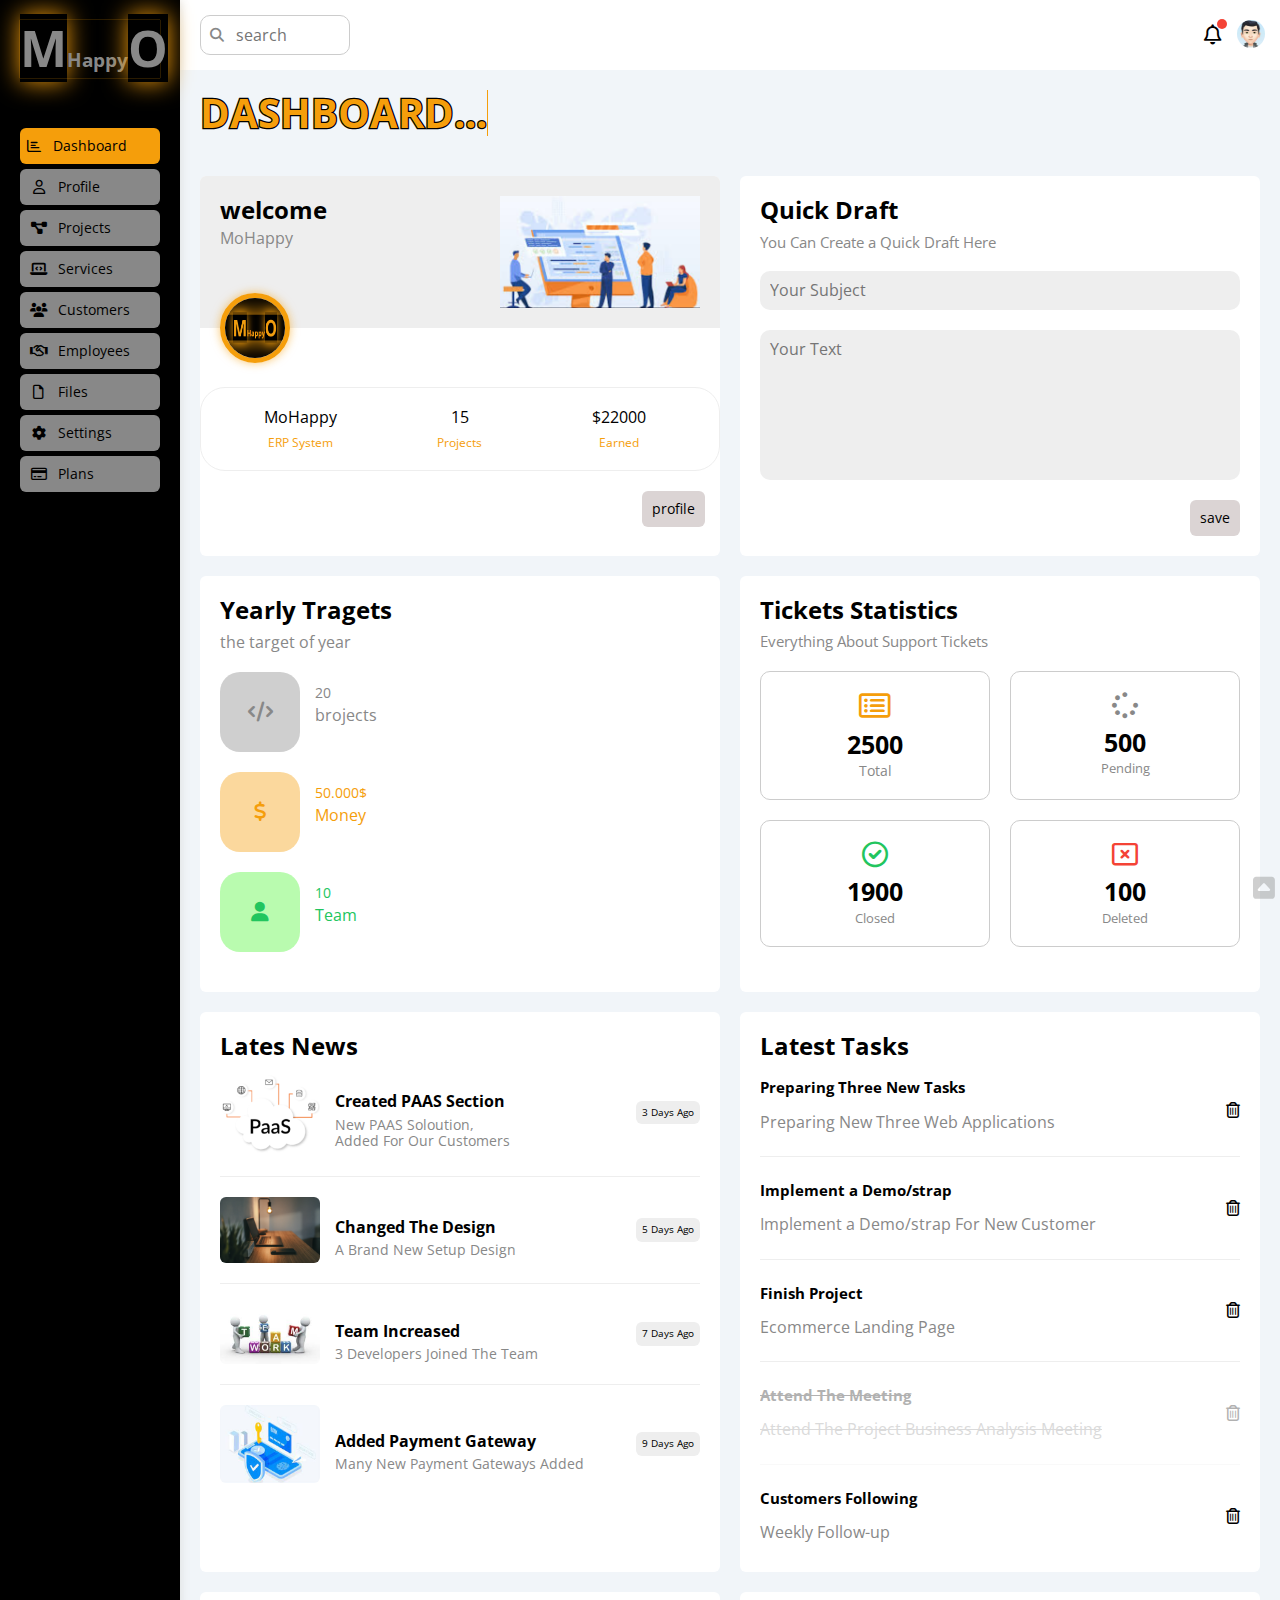
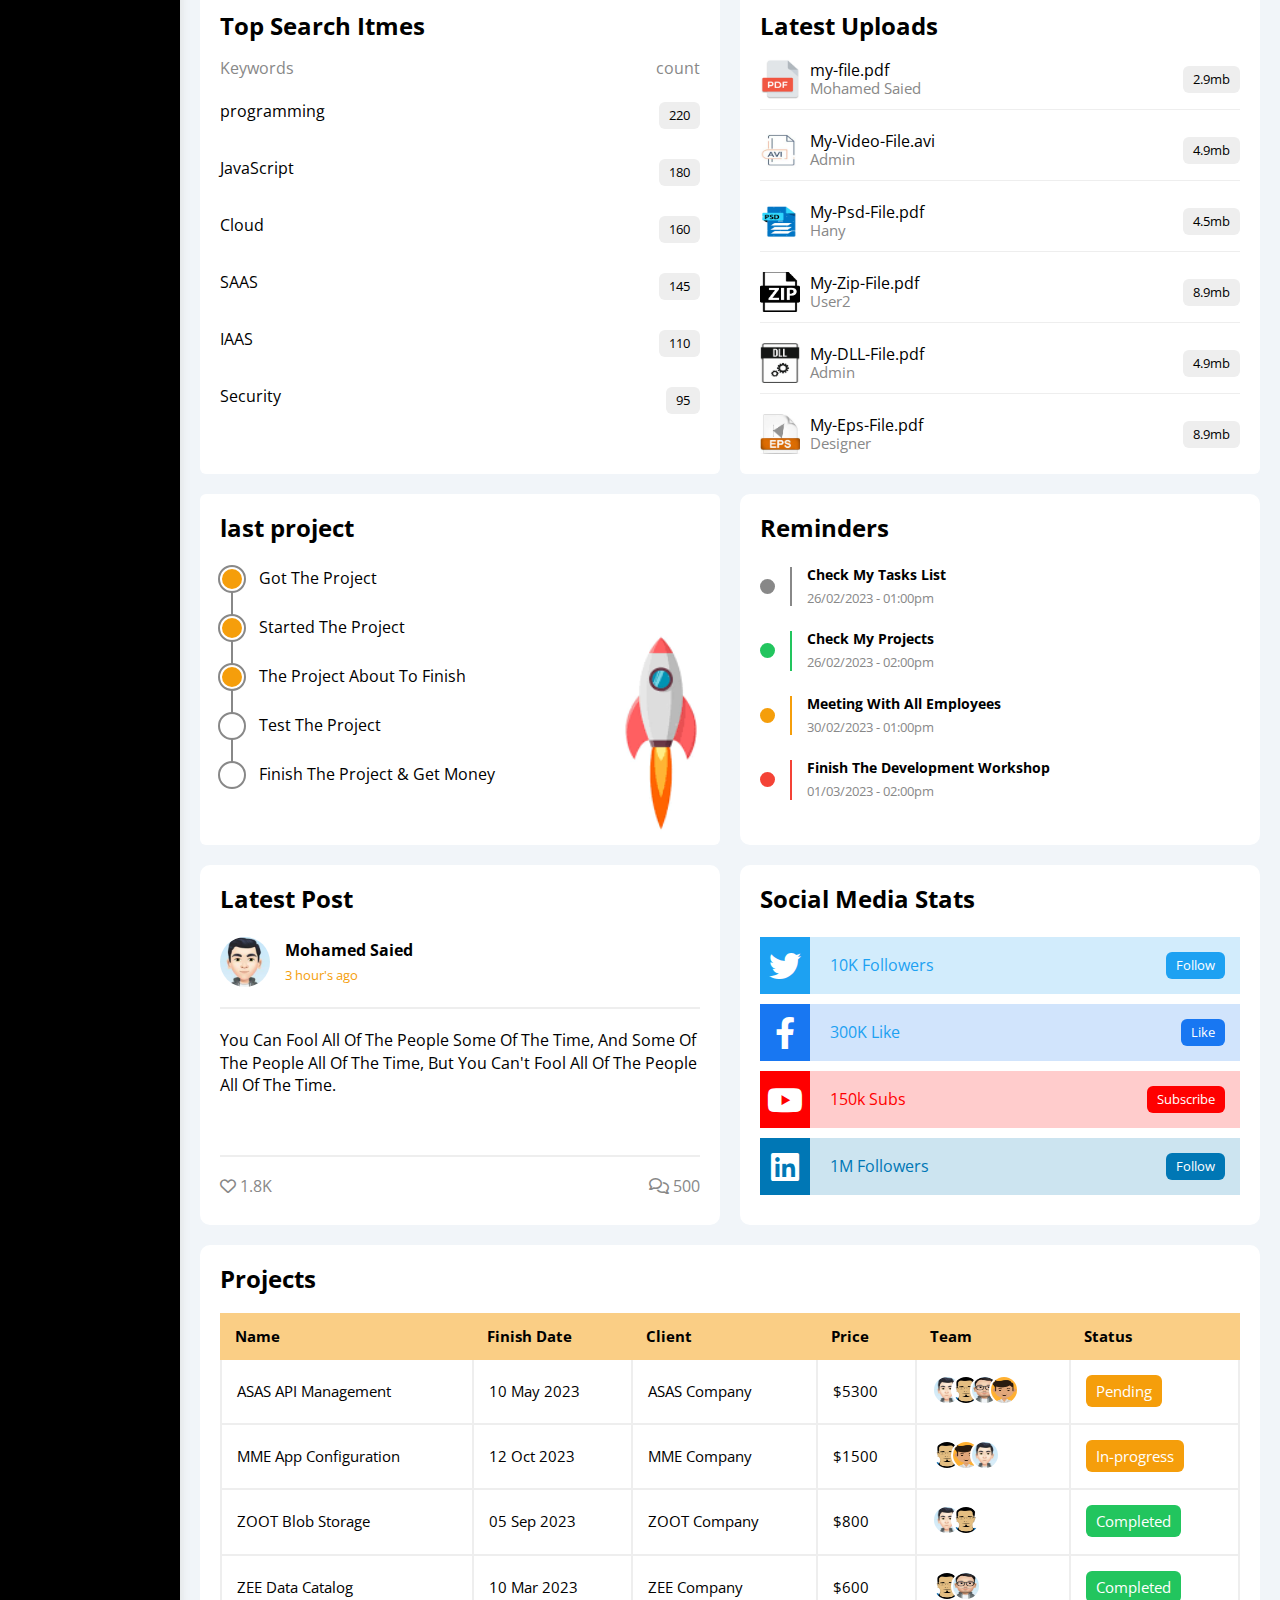
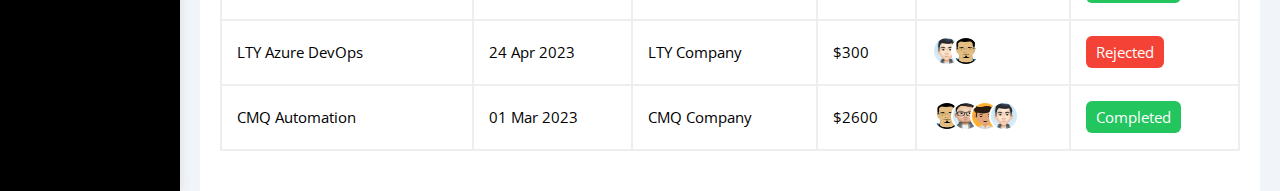
==== index.html @ 17604e3a "push the system to public" ====
<!DOCTYPE html>
<html lang="en">
<head>
    <meta charset="UTF-8">
    <meta http-equiv="X-UA-Compatible" content="IE=edge">
    <meta name="viewport" content="width=device-width, initial-scale=1.0">
    <title>MoHappy</title>
    <!-- icons file -->
    <link rel="stylesheet" href="css/normalized.css">
    <link rel="stylesheet" href="css/all.min.css" >
    <link rel="stylesheet" href="css/framework.css">
    <link rel="stylesheet" href="css/master.css">
    <!-- google font -->
    <link rel="preconnect" href="https://fonts.googleapis.com">
    <link rel="preconnect" href="https://fonts.gstatic.com" crossorigin>
    <link href="https://fonts.googleapis.com/css2?family=Open+Sans:wght@400;700&family=Rowdies:wght@300;400&family=Work+Sans:ital,wght@0,100;0,300;0,400;0,500;0,600;0,700;0,800;1,100;1,800;1,900&display=swap" rel="stylesheet">
</head>
<body>
   <div class="page d-flex">
    <div class="sidebar bg-white p-20 po-rel">
        <h3 class="po-rel txt-c mt-0" id="page-name"><span>M</span>Happy<span>O</span></h3>
        <ul>
            <li>
                <a class="active d-flex align-center fs-14 c-black rad-6 p-10" href="index.html">
                  <i class="fa-regular fa-chart-bar fa-fw"></i>
                  <span>Dashboard</span>
                </a>
              </li>
              <li>
                <a class="d-flex align-center fs-14 c-black rad-6 p-10" href="profile.html">
                  <i class="fa-regular fa-user fa-fw"></i>
                  <span>Profile</span>
                </a>
              </li>
              <li>
                <a class="d-flex align-center fs-14 c-black rad-6 p-10" href="projects.html">
                  <i class="fa-solid fa-diagram-project fa-fw"></i>
                  <span>Projects</span>
                </a>
              </li>
              <li>
                <a class=" d-flex align-center fs-14 c-black rad-6 p-10" href="Services.html">
                  <i class="fa-solid fa-laptop-code fa-fw"></i>
                  <span>Services</span>
                </a>
              </li>
              <li>
                <a class="d-flex align-center fs-14 c-black rad-6 p-10" href="Customers.html">
                  <i class="fa-solid fa-users fa-fw"></i>
                  <span>Customers</span>
                </a>
              </li>
              <li>
                <a class="d-flex align-center fs-14 c-black rad-6 p-10" href="Employees.html">
                  <i class="fa-regular fa-handshake fa-fw"></i>
                  <span>Employees</span>
                </a>
              </li>
              <li>
                <a class="d-flex align-center fs-14 c-black rad-6 p-10" href="files.html">
                  <i class="fa-regular fa-file fa-fw"></i>
                  <span>Files</span>
                </a>
              </li>
              <li>
                <a class="d-flex align-center fs-14 c-black rad-6 p-10" href="settings.html">
                  <i class="fa-solid fa-gear fa-fw"></i>
                  <span>Settings</span>
                </a>
              </li>
              <li>
                <a class="d-flex align-center fs-14 c-black rad-6 p-10" href="plans.html">
                  <i class="fa-regular fa-credit-card fa-fw"></i>
                  <span>Plans</span>
                </a>
              </li>
        </ul>
    </div>
    <div class="content w-full ov-hd">
        <a href="#page-name">
          <i class="arrow fa-solid fa-square-caret-up"></i>
        </a>
      <!-- start head  -->
      <div id="head" class="head bg-white p-15 between-flex">
        <div class="search po-rel">
          <input class="p-10 bord rad-10" type="search" placeholder="search">
        </div>
        <div class="icons d-flex align-center">
          <span class="notifications po-rel ">
            <i class="fa-regular fa-bell fa-lg"></i>
          </span>
          <img src="imgs/ava.png" alt="">
        </div>
      </div>
      <!-- end head  -->
      <h1 id="Dashboard" data-text="Dashboard..." class="po-rel">Dashboard...</h1>
      <div class="wrapper d-grid gap-20 ">
        <!-- start welcome widget  -->
        <div class="welcome bg-white rad-6 txt-c-moblie block-mobile heig-100 trans hov">
          <div class="intro p-20 d-flex space-between bg-eee">
            <div>
              <h2 class="m-0" >welcome</h2>
              <p class="c-grey mt-5">MoHappy</p>
            </div>
            <img src="imgs/w4.png" alt="welcome">
          </div>
            <img class="img-mohappy mohappy" src="imgs/mo.png" alt="avatar">
            <div class="body txt-c d-flex p-20 mt-20 mb-20 block-mobile">
              <div>MoHappy <span class="d-block c-grey fs-14 mt-10">ERP System</span></div>
              <div>15 <span class="d-block c-grey fs-14 mt-10">Projects</span></div>
              <div>$22000 <span class="d-block c-grey fs-14 mt-10">Earned</span></div>
            </div>
            <a href="profile.html" class="visit d-block fs-14 bg-eee c-white w-fit btn-shape">profile</a>
          </div>
        <!-- end welcome widget  -->
        <!-- start draft widget -->
        <div class="quick-draft bg-white p-20 rad-6 heig-100 trans hov" >
          <h2 class="mt-0 mb-10">Quick Draft</h2>
          <p class="mt-10 mb-20 c-grey fs-15">You Can Create a Quick Draft Here</p>
          <form>
            <input class="your-text d-block mb-20 w-full p-10 bg-eee rad-10 trans bor-none " type="text" placeholder="Your Subject">
            <textarea class="d-block mb-20 w-full p-10 bg-eee rad-10 trans  bor-none" placeholder="Your Text"></textarea>
            <input class="save d-block fs-14 bg-eee c-white w-fit bor-none btn-shape" type="submit" value="save">
          </form>
        </div>
        <!-- end draft widget -->
        <!-- start yearly ratgets -->
        <div class=" target bg-white p-20 rad-6 heig-100 trans hov">
          <h2 class="mt-0 mb-10">Yearly Tragets</h2>
          <p class="mt-0 mb-20 c-grey">the target of year</p>
          <div class="target-row mb-20 c-orange center-flex grey ">
            <div class="icon center-flex">
              <i class="fa-solid fa-code fa-lg c-grey"></i>
            </div>
            <div class="details">
              <span class="fs-14 c-grey">20</span>
              <span class="d-block c-grey mt-5 mb-10">brojects</span>
              <div class="progress po-rel">
                <span class="bg-grey c-grey grey" style="width: 80%;">
                  <span class="bg-grey">80%</span>
                </span>
              </div>
            </div>
          </div>
          <div class="target-row mb-20 c-orange center-flex gold ">
            <div class="icon center-flex">
              <i class="fa-solid fa-dollar-sign fa-lg c-orange"></i>
            </div>
            <div class="details">
              <span class="fs-14 c-orange">50.000$</span>
              <span class="d-block mt-5 mb-10">Money</span>
              <div class="progress po-rel">
                <span class="bg-orange c-orange gold" style="width: 70%;">
                  <span class="bg-orange">70%</span>
                </span>
              </div>
            </div>
          </div>
          <div class="target-row mb-20 c-green center-flex green ">
            <div class="icon center-flex">
              <i class="fa-solid fa-user fa-lg c-green"></i>
            </div>
            <div class="details">
              <span class="fs-14 c-green">10</span>
              <span class="d-block c-green mt-5 mb-10">Team</span>
              <div class="progress po-rel">
                <span class="bg-green c-green green" style="width: 90%;">
                  <span class="bg-green">90%</span>
                </span>
              </div>
            </div>
          </div>
        </div>
        <!-- end yearly ratgets -->
        <!-- start tickets widget  -->
        <div class="tickets p-20 bg-white rad-6 heig-100 trans hov">
          <h2 class="mt-0 mb-10">Tickets Statistics</h2>
          <p class="mt-0 mb-20 c-grey fs-15">Everything About Support Tickets</p>
          <div class="d-flex txt-c gap-20 wrap">
            <div class="box p-20 rad-10 fs-14 c-grey">
              <i class="fa-regular fa-rectangle-list fa-2x mb-10 c-orange"></i>
              <span class="d-block c-black fw-bold fs-25 mb-5">2500</span>
              Total
            </div>
            <div class="box p-20 rad-10 fs-13 c-grey">
              <i class="fa-solid fa-spinner fa-2x mb-10 c-blue"></i>
              <span class="d-block c-black fw-bold fs-25 mb-5">500</span>
              Pending
            </div>
            <div class="box p-20 rad-10 fs-13 c-grey">
              <i class="fa-regular fa-circle-check fa-2x mb-10 c-green"></i>
              <span class="d-block c-black fw-bold fs-25 mb-5">1900</span>
              Closed
            </div>
            <div class="box p-20 rad-10 fs-13 c-grey">
              <i class="fa-regular fa-rectangle-xmark fa-2x mb-10 c-red"></i>
              <span class="d-block c-black fw-bold fs-25 mb-5">100</span>
              Deleted
            </div>
          </div>
        </div>
        <!-- end tickets widget  -->
        <!-- start lates news -->
        <div class="lates-news p-20 bg-white rad-6 heig-100 trans hov">
          <h2 class="mt-0 mb-10">Lates News</h2>
          <div class="news-row d-flex align-center ">
            <img src="imgs/paas1.png" alt="Created PAAS Section">
            <div class="info">
              <h3>Created PAAS Section</h3>
                <p class="m-0 fs-14 c-grey">New PAAS Soloution, <br>Added For Our Customers</p>
            </div>
            <div class="bg-eee fs-10 label">3 Days Ago</div>
          </div>
          <div class="news-row d-flex align-center">
            <img src="imgs/p4.png" alt="Changed The Design">
            <div class="info">
              <h3>Changed The Design</h3>
              <p class="m-0 fs-14 c-grey">A Brand New Setup Design</p>
            </div>
            <div class="bg-eee fs-10 label">5 Days Ago</div>
          </div>
          <div class="news-row d-flex align-center">
            <img src="imgs/team1.png" alt="Team Increased">
            <div class="info">
              <h3>Team Increased</h3>
              <p class="m-0 fs-14 c-grey">3 Developers Joined The Team</p>
            </div>
            <div class="bg-eee fs-10 label">7 Days Ago</div>
          </div>
          <div class="news-row d-flex align-center">
            <img src="imgs/pay2.png" alt="Added Payment Gateway">
            <div class="info">
              <h3>Added Payment Gateway</h3>
              <p class="m-0 fs-14 c-grey">Many New Payment Gateways Added</p>
            </div>
            <div class="bg-eee fs-10 label">9 Days Ago</div>
          </div>
        </div>
        <!-- end lates news -->
        <!-- start tasks -->
        <div class="tasks p-20 bg-white rad-6 heig-100 trans hov">
          <h2 class="mt-0 mb-20">Latest Tasks</h2>
          <div class="task-row between-flex">
            <div class="info">
              <h3 class="mt-0 mb-5 fs-15">Preparing Three New Tasks</h3>
              <p class="mb-10 c-grey">Preparing New Three Web Applications</p>
            </div>
            <i class="fa-regular fa-trash-can delete"></i>
          </div>
          <div class="task-row between-flex">
            <div class="info">
              <h3 class="mt-10 mb-5 fs-15">Implement a Demo/strap</h3>
              <p class="mb-10 c-grey">Implement a Demo/strap For New Customer</p>
            </div>
            <i class="fa-regular fa-trash-can delete"></i>
          </div>
          <div class="task-row between-flex">
            <div class="info">
              <h3 class="mt-10 mb-5 fs-15">Finish Project</h3>
              <p class="mb-10 c-grey">Ecommerce Landing Page</p>
            </div>
            <i class="fa-regular fa-trash-can delete"></i>
          </div>
          <div class="task-row between-flex done">
            <div class="info">
              <h3 class="mt-10 mb-5 fs-15">Attend The Meeting</h3>
              <p class="mb-10 c-grey">Attend The Project Business Analysis Meeting</p>
            </div>
            <i class="fa-regular fa-trash-can delete"></i>
          </div>
          <div class="task-row between-flex">
            <div class="info">
              <h3 class="mt-10 mb-5 fs-15">Customers Following</h3>
              <p class="mb-10 c-grey">Weekly Follow-up</p>
            </div>
            <i class="fa-regular fa-trash-can delete"></i>
          </div>
        </div>
        <!-- end tasks -->
        <!-- start top search word widget -->
        <div class="search-items p-20 bg-white rad-6 heig-100 trans hov">
          <h2 class="mt-0 mb-20">Top Search Itmes</h2>
          <div class="itmes-head d-flex space-between c-grey mb-10">
            <div>Keywords</div>
            <div>count</div>
          </div>
          <div class="itmes d-flex space-between pt-15  pb-15 ">
            <span>programming</span>
            <span class="btn-shape fs-13 bg-eee">220</span>
          </div>
          <div class="items d-flex space-between pt-15 pb-15">
            <span>JavaScript</span>
            <span class="bg-eee btn-shape fs-13">180</span>
          </div>
          <div class="items d-flex space-between pt-15 pb-15">
            <span>Cloud</span>
            <span class="bg-eee btn-shape fs-13">160</span>
          </div>
          <div class="items d-flex space-between pt-15 pb-15">
            <span>SAAS</span>
            <span class="bg-eee btn-shape fs-13">145</span>
          </div>
          <div class="items d-flex space-between pt-15 pb-15">
            <span>IAAS</span>
            <span class="bg-eee btn-shape fs-13">110</span>
          </div>
          <div class="items d-flex space-between pt-15 pb-15">
            <span>Security</span>
            <span class="bg-eee btn-shape fs-13">95</span>
          </div>
        </div>
        <!-- end top search word widget -->
        <!-- start lates uploads -->
        <div class="latest-uploads p-20 bg-white rad-6 heig-100 trans hov">
          <h2 class="mt-0 mb-20">Latest Uploads</h2>
          <ul class="m-0">
            <li class="between-flex pb-10 mb-20">
              <div class="d-flex align-center">
                <img class="mr-10" src="imgs/latest_uploads/pdf.png" alt="Latest Uploads img">
                <div>
                  <span class="d-block">my-file.pdf</span>
                  <span class="fs-15 c-grey">Mohamed Saied</span>
                </div>
              </div>
              <div class="bg-eee btn-shape fs-13">2.9mb</div>
            </li>
            <li class="between-flex pb-10 mb-20">
              <div class="d-flex align-center">
                <img class="mr-10" src="imgs/latest_uploads/avi.png" alt="Latest Uploads img">
                <div>
                  <span class="d-block">My-Video-File.avi</span>
                  <span class="fs-15 c-grey">Admin</span>
                </div>
              </div>
              <div class="bg-eee btn-shape fs-13">4.9mb</div>
            </li>
            <li class="between-flex pb-10 mb-20">
              <div class="d-flex align-center">
                <img class="mr-10" src="imgs/latest_uploads/psd.png" alt="Latest Uploads img">
                <div>
                  <span class="d-block">My-Psd-File.pdf</span>
                  <span class="fs-15 c-grey">Hany</span>
                </div>
              </div>
              <div class="bg-eee btn-shape fs-13">4.5mb</div>
            </li>
            <li class="between-flex pb-10 mb-20">
              <div class="d-flex align-center">
                <img class="mr-10" src="imgs/latest_uploads/zip.png" alt="Latest Uploads img">
                <div>
                  <span class="d-block">My-Zip-File.pdf</span>
                  <span class="fs-15 c-grey">User2</span>
                </div>
              </div>
              <div class="bg-eee btn-shape fs-13">8.9mb</div>
            </li>
            <li class="between-flex pb-10 mb-20">
              <div class="d-flex align-center">
                <img class="mr-10" src="imgs/latest_uploads/ddl.png" alt="Latest Uploads img">
                <div>
                  <span class="d-block">My-DLL-File.pdf</span>
                  <span class="fs-15 c-grey">Admin</span>
                </div>
              </div>
              <div class="bg-eee btn-shape fs-13">4.9mb</div>
            </li>
            <li class="between-flex">
              <div class="d-flex align-center">
                <img class="mr-10" src="imgs/latest_uploads/eps.png" alt="Latest Uploads img">
                <div>
                  <span class="d-block">My-Eps-File.pdf</span>
                  <span class="fs-15 c-grey">Designer</span>
                </div>
              </div>
              <div class="bg-eee btn-shape fs-13">8.9mb</div>
            </li>
          </ul>
        </div>
        <!-- end lates uploads -->
        <!-- start last project  -->
        <div class="last-project p-20 bg-white rad-6  po-rel heig-100 trans hov">
          <h2 class="mt-0 mb-20">last project</h2>
          <ul class="m-0 po-rel">
            <li class="mt-25 d-flex align-center done">Got The Project</li>
            <li class="mt-25 d-flex align-center done">Started The Project</li>
            <li class="mt-25 d-flex align-center done">The Project About To Finish</li>
            <li class="mt-25 d-flex align-center current">Test The Project</li>
            <li class="mt-25 d-flex align-center">Finish The Project & Get Money</li>
          </ul>
          <img class="hide-mobile" src="imgs/pp.png" alt="img">
        </div>
        <!-- end last project  -->
        <!-- start reminders -->
        <div class="reminders p-20 bg-white rad-10 po-rel heig-100 trans hov">
          <h2 class="mt-0 mb-25">Reminders</h2>
          <ul class="m-0">
            <li class="d-flex align-center mt-15 mb-25 ">
              <span class="key bg-grey mr-15 d-block rad-half"></span>
              <div class="pl-15 grey">
                <p class="fs-14 fw-bold mt-0 mb-5">Check My Tasks List</p>
                <span class="fs-13 c-grey">26/02/2023 - 01:00pm</span>
              </div>
            </li>
            <li class="d-flex align-center mt-15 mb-25">
              <span class="key bg-green mr-15 d-block rad-half"></span>
              <div class="pl-15 green">
                <p class="fs-14 fw-bold mt-0 mb-5">Check My Projects</p>
                <span class="fs-13 c-grey">26/02/2023 - 02:00pm</span>
              </div>
            </li>
            <li class="d-flex align-center mt-15 mb-25">
              <span class="key bg-orange mr-15 d-block rad-half"></span>
              <div class="pl-15 orange">
                <p class="fs-14 fw-bold mt-0 mb-5">Meeting With All Employees</p>
                <span class="fs-13 c-grey">30/02/2023 - 01:00pm</span>
              </div>
            </li>
            <li class="d-flex align-center mt-15 mb-25">
              <span class="key bg-red mr-15 d-block rad-half"></span>
              <div class="pl-15 red">
                <p class="fs-14 fw-bold mt-0 mb-5">Finish The Development Workshop</p>
                <span class="fs-13 c-grey">01/03/2023 - 02:00pm</span>
              </div>
            </li>
          </ul>
        </div>
        <!-- end reminders -->
        <!-- start latest post -->
        <div class="latest-post p-20 bg-white rad-10 po-rel heig-100 trans hov">
          <h2 class="mt-0 mb-25">Latest Post</h2>
          <div class="top d-flex align-center">
            <img class="avatar mr-15 rad-half" src="imgs/ava.png" alt="">
            <div class="info">
              <span class="fw-bold d-block mb-5">Mohamed Saied</span>
              <span class="fs-13 c-orange">3 hour's ago</span>
            </div>
          </div>
          <div class="post-content txt-c-mobile pt-20 pb-20 mt-20 mb-20 ">
            You can fool all of the people some of the time, and some of the people all of the time, but you can't
            fool all of the people all of the time.
          </div>
          <div class="post-stats between-flex c-grey">
            <div class="soc-icon trans-5">
              <i class="fa-regular fa-heart"></i>
              <span>1.8K</span>
            </div>
            <div class="soc-icon trans-5">
              <i class="fa-regular fa-comments"></i>
              <span>500</span>
            </div>
          </div>
        </div>
        <!-- end latest post -->
        <!-- start social media stats widget -->
        <div class="social-media p-20 bg-white rad-10 po-rel heig-100 trans hov">
          <h2 class="mt-0 mb-25">Social Media Stats</h2>
          <div class="box twitter p-15 po-rel mb-10 between-flex">
            <i class="fa-brands fa-twitter fa-2x c-white heig-100 center-flex"></i>
            <span>10K Followers</span>
            <a class="fs-13 c-white btn-shape trans bottom" href="#">Follow</a>
          </div>
          <div class="box facebook p-15 po-rel mb-10 between-flex">
            <i class="fa-brands fa-facebook-f fa-2x c-white heig-100 center-flex"></i>
            <span>300K Like</span>
            <a class="fs-13 c-white btn-shape trans bottom" href="#">Like</a>
          </div>
          <div class="box youtube p-15 po-rel mb-10 between-flex">
            <i class="fa-brands fa-youtube fa-2x c-white heig-100 center-flex"></i>
            <span>150k Subs</span>
            <a class="fs-13 c-white btn-shape trans bottom" href="#">Subscribe</a>
          </div>
          <div class="box linkedin p-15 po-rel mb-10 between-flex">
            <i class="fa-brands fa-linkedin fa-2x c-white heig-100 center-flex"></i>
            <span>1M Followers</span>
            <a class="fs-13 c-white btn-shape trans bottom" href="#">Follow</a>
          </div>
        </div>
        <!-- end social media stats widget -->
      </div>
      <!-- start project table  -->
      <div class="projects p-20 bg-white rad-10 m-20 heig-100 trans hov">
        <h2 class="mt-0 mb-20">Projects</h2>
        <div class="responsive-table">
          <table class="fs-15 w-full">
            <thead>
              <tr>
                <td>Name</td>
                <td>Finish Date</td>
                <td>Client</td>
                <td>Price</td>
                <td>Team</td>
                <td>Status</td>
              </tr>
            </thead>
            <tbody>
              <tr>
                <td>ASAS API Management</td>
                <td>10 May 2023</td>
                <td>ASAS Company</td>
                <td>$5300</td>
                <td>
                  <img src="imgs/avatar/ava.png" alt="img">
                  <img src="imgs/avatar/avatar1.png" alt="img">
                  <img src="imgs/avatar/avatar2.png" alt="img">
                  <img src="imgs/avatar/avatar3.png" alt="img">
                </td>
                <td>
                  <span class="label btn-shape bg-orange c-white">Pending</span>
                </td>
              </tr>
              <tr>
                <td>MME App Configuration</td>
                <td>12 Oct 2023</td>
                <td>MME Company</td>
                <td>$1500</td>
                <td>
                  <img src="imgs/avatar/avatar1.png" alt="img">
                  <img src="imgs/avatar/avatar3.png" alt="img">
                  <img src="imgs/avatar/ava.png" alt="img">
                </td>
                <td>
                  <span class="label btn-shape bg-orange c-white">In-progress</span>
                </td>
              </tr>
              <tr>
                <td>ZOOT Blob Storage</td>
                <td>05 Sep 2023</td>
                <td>ZOOT Company</td>
                <td>$800</td>
                <td>
                  <img src="imgs/avatar/ava.png" alt="img">
                  <img src="imgs/avatar/avatar1.png" alt="img">
                </td>
                <td><span class="label btn-shape bg-green c-white">Completed</span></td>
              </tr>
              <tr>
                <td>ZEE Data Catalog</td>
                <td>10 Mar 2023</td>
                <td>ZEE Company</td>
                <td>$600</td>
                <td>
                  <img src="imgs/avatar/avatar1.png" alt="img">
                  <img src="imgs/avatar/avatar2.png" alt="img">
                </td>
                <td><span class="label btn-shape bg-green c-white">Completed</span></td>
              </tr>
              <tr>
                <td>LTY Azure DevOps</td>
                <td>24 Apr 2023</td>
                <td>LTY Company</td>
                <td>$300</td>
                <td>
                  <img src="imgs/avatar/ava.png" alt="img">
                  <img src="imgs/avatar/avatar1.png" alt="img">
                </td>
                <td><span class="label btn-shape bg-red c-white">Rejected</span></td>
              </tr>
              <tr>
                <td>CMQ Automation</td>
                <td>01 Mar 2023</td>
                <td>CMQ Company</td>
                <td>$2600</td>
                <td>
                  <img src="imgs/avatar/avatar1.png" alt="img">
                  <img src="imgs/avatar/avatar2.png" alt="img">
                  <img src="imgs/avatar/avatar3.png" alt="img">
                  <img src="imgs/avatar/ava.png" alt="img">
                </td>
                <td><span class="label btn-shape bg-green c-white">Completed</span></td>
              </tr>
            </tbody>
          </table>
        </div>
      </div>
      <!-- end project table  -->
    </div>
   </div>
</body>
</html>
---- css/normalized.css ----
/*! normalize.css v8.0.1 | MIT License | github.com/necolas/normalize.css */

/* Document
   ========================================================================== */

/**
 * 1. Correct the line height in all browsers.
 * 2. Prevent adjustments of font size after orientation changes in iOS.
 */

 html {
    line-height: 1.15; /* 1 */
    -webkit-text-size-adjust: 100%; /* 2 */
  }
  
  /* Sections
     ========================================================================== */
  
  /**
   * Remove the margin in all browsers.
   */
  
  body {
    margin: 0;
  }
  
  /**
   * Render the `main` element consistently in IE.
   */
  
  main {
    display: block;
  }
  
  /**
   * Correct the font size and margin on `h1` elements within `section` and
   * `article` contexts in Chrome, Firefox, and Safari.
   */
  
  h1 {
    font-size: 2em;
    margin: 0.67em 0;
  }
  
  /* Grouping content
     ========================================================================== */
  
  /**
   * 1. Add the correct box sizing in Firefox.
   * 2. Show the overflow in Edge and IE.
   */
  
  hr {
    box-sizing: content-box; /* 1 */
    height: 0; /* 1 */
    overflow: visible; /* 2 */
  }
  
  /**
   * 1. Correct the inheritance and scaling of font size in all browsers.
   * 2. Correct the odd `em` font sizing in all browsers.
   */
  
  pre {
    font-family: monospace, monospace; /* 1 */
    font-size: 1em; /* 2 */
  }
  
  /* Text-level semantics
     ========================================================================== */
  
  /**
   * Remove the gray background on active links in IE 10.
   */
  
  a {
    background-color: transparent;
  }
  
  /**
   * 1. Remove the bottom border in Chrome 57-
   * 2. Add the correct text decoration in Chrome, Edge, IE, Opera, and Safari.
   */
  
  abbr[title] {
    border-bottom: none; /* 1 */
    text-decoration: underline; /* 2 */
    text-decoration: underline dotted; /* 2 */
  }
  
  /**
   * Add the correct font weight in Chrome, Edge, and Safari.
   */
  
  b,
  strong {
    font-weight: bolder;
  }
  
  /**
   * 1. Correct the inheritance and scaling of font size in all browsers.
   * 2. Correct the odd `em` font sizing in all browsers.
   */
  
  code,
  kbd,
  samp {
    font-family: monospace, monospace; /* 1 */
    font-size: 1em; /* 2 */
  }
  
  /**
   * Add the correct font size in all browsers.
   */
  
  small {
    font-size: 80%;
  }
  
  /**
   * Prevent `sub` and `sup` elements from affecting the line height in
   * all browsers.
   */
  
  sub,
  sup {
    font-size: 75%;
    line-height: 0;
    position: relative;
    vertical-align: baseline;
  }
  
  sub {
    bottom: -0.25em;
  }
  
  sup {
    top: -0.5em;
  }
  
  /* Embedded content
     ========================================================================== */
  
  /**
   * Remove the border on images inside links in IE 10.
   */
  
  img {
    border-style: none;
  }
  
  /* Forms
     ========================================================================== */
  
  /**
   * 1. Change the font styles in all browsers.
   * 2. Remove the margin in Firefox and Safari.
   */
  
  button,
  input,
  optgroup,
  select,
  textarea {
    font-family: inherit; /* 1 */
    font-size: 100%; /* 1 */
    line-height: 1.15; /* 1 */
    margin: 0; /* 2 */
  }
  
  /**
   * Show the overflow in IE.
   * 1. Show the overflow in Edge.
   */
  
  button,
  input { /* 1 */
    overflow: visible;
  }
  
  /**
   * Remove the inheritance of text transform in Edge, Firefox, and IE.
   * 1. Remove the inheritance of text transform in Firefox.
   */
  
  button,
  select { /* 1 */
    text-transform: none;
  }
  
  /**
   * Correct the inability to style clickable types in iOS and Safari.
   */
  
  button,
  [type="button"],
  [type="reset"],
  [type="submit"] {
    -webkit-appearance: button;
  }
  
  /**
   * Remove the inner border and padding in Firefox.
   */
  
  button::-moz-focus-inner,
  [type="button"]::-moz-focus-inner,
  [type="reset"]::-moz-focus-inner,
  [type="submit"]::-moz-focus-inner {
    border-style: none;
    padding: 0;
  }
  
  /**
   * Restore the focus styles unset by the previous rule.
   */
  
  button:-moz-focusring,
  [type="button"]:-moz-focusring,
  [type="reset"]:-moz-focusring,
  [type="submit"]:-moz-focusring {
    outline: 1px dotted ButtonText;
  }
  
  /**
   * Correct the padding in Firefox.
   */
  
  fieldset {
    padding: 0.35em 0.75em 0.625em;
  }
  
  /**
   * 1. Correct the text wrapping in Edge and IE.
   * 2. Correct the color inheritance from `fieldset` elements in IE.
   * 3. Remove the padding so developers are not caught out when they zero out
   *    `fieldset` elements in all browsers.
   */
  
  legend {
    box-sizing: border-box; /* 1 */
    color: inherit; /* 2 */
    display: table; /* 1 */
    max-width: 100%; /* 1 */
    padding: 0; /* 3 */
    white-space: normal; /* 1 */
  }
  
  /**
   * Add the correct vertical alignment in Chrome, Firefox, and Opera.
   */
  
  progress {
    vertical-align: baseline;
  }
  
  /**
   * Remove the default vertical scrollbar in IE 10+.
   */
  
  textarea {
    overflow: auto;
  }
  
  /**
   * 1. Add the correct box sizing in IE 10.
   * 2. Remove the padding in IE 10.
   */
  
  [type="checkbox"],
  [type="radio"] {
    box-sizing: border-box; /* 1 */
    padding: 0; /* 2 */
  }
  
  /**
   * Correct the cursor style of increment and decrement buttons in Chrome.
   */
  
  [type="number"]::-webkit-inner-spin-button,
  [type="number"]::-webkit-outer-spin-button {
    height: auto;
  }
  
  /**
   * 1. Correct the odd appearance in Chrome and Safari.
   * 2. Correct the outline style in Safari.
   */
  
  [type="search"] {
    -webkit-appearance: textfield; /* 1 */
    outline-offset: -2px; /* 2 */
  }
  
  /**
   * Remove the inner padding in Chrome and Safari on macOS.
   */
  
  [type="search"]::-webkit-search-decoration {
    -webkit-appearance: none;
  }
  
  /**
   * 1. Correct the inability to style clickable types in iOS and Safari.
   * 2. Change font properties to `inherit` in Safari.
   */
  
  ::-webkit-file-upload-button {
    -webkit-appearance: button; /* 1 */
    font: inherit; /* 2 */
  }
  
  /* Interactive
     ========================================================================== */
  
  /*
   * Add the correct display in Edge, IE 10+, and Firefox.
   */
  
  details {
    display: block;
  }
  
  /*
   * Add the correct display in all browsers.
   */
  
  summary {
    display: list-item;
  }
  
  /* Misc
     ========================================================================== */
  
  /**
   * Add the correct display in IE 10+.
   */
  
  template {
    display: none;
  }
  
  /**
   * Add the correct display in IE 10.
   */
  
  [hidden] {
    display: none;
  }
---- css/framework.css ----
/* start variables  */
:root {
    --blue-color: #0075ff;
    --blue-alt-color: #0d69d5;
    --orange-color: #f59e0b;
    --green-color: #22c55e;
    --red-color: #f44336;
    --grey-color: #888;
 }
/* end variables  */
/* start box  */
.d-block {
    display: block;
}
.d-inblock {
    display: inline-block;
}
.d-flex {
    display: flex;
}
.align-center {
    align-items: center;
}
.space-between {
    justify-content: space-between;
}
.d-grid {
    display: grid;
}
.gap-1 {
    gap: 15px;
}
.gap-20 {
    gap: 20px;
}
@media (max-width: 767px) {
    .block-mobile {
        display: block;
    }
}
/* end box  */

/* start padding + margins */
.p-10 {
    padding: 10px;
}
.p-20 {
    padding: 20px;
}
.p-15 {
    padding: 15px;
}
.pt-10 {
    padding-top: 10px;
}
.pt-15 {
    padding-top: 15px;
}
.pt-20 {
    padding-top: 20px;
}
.pb-10 {
    padding-bottom: 10px;
}
.pb-15 {
    padding-bottom: 15px;
}
.pb-20 {
    padding-bottom: 20px;
}
.pl-15 {
    padding-left: 15px;
}
.ma-auto {
    margin: auto;
}
.m-0 {
    margin: 0;
}
.m-15 {
    margin: 15px;
}
.m-20 {
    margin: 20px;
}
.mt-0 {
    margin-top: 0;
}
.mt-10- {
    margin-top: -10px;
}
.mt-5 {
    margin-top: 5px;
}
.mt-10 {
    margin-top: 10px;
}
.mt-20 {
    margin-top: 20px;
}
.mt-25 {
    margin-top: 25px;
}
.mt-35 {
    margin-top: 35px;
}
.mt-250 {
    margin-top: 250px;
}
.mr-10 {
    margin-right: 10px;
}
.mr-15 {
    margin-right: 15px;
}
.mb-5 {
    margin-bottom: 5px;

}
.mb-10 {
    margin-bottom: 10px;

}
.mb-15 {
    margin-bottom: 15px;

}
.mb-20 {
    margin-bottom: 20px;
}
.mb-25 {
    margin-bottom: 25px;
}
.mle-10 {
    margin-left: 10px;
}
.mle-20 {
    margin-left: 20px;
}
.mle-30 {
    margin-left: 10px;
}
.mri-20 {
    margin-right: 20px;
}
/* end padding + margins */

/* start colors */
.bg-white {
    background-color: white;
}
.bg-eee {
    background-color: #eee;
}
.bg-eeee {
    background-color: #aeabab;
}
.bg-orange {
    background-color: var(--orange-color);
}
.bg-red {
    background-color: var(--red-color);
}
.bg-grey {
    background-color: var(--grey-color);
}
.bg-black {
    background-color: black;
}
.bg-green {
    background-color: var(--green-color);
}
.bg-pl1 {
    background-color: rgb(245 158 11 / 20%)
}
.bg-pl2 {
    background-color: rgb(245 158 11 / 40%)
}
.bg-pl3 {
    background-color: rgb(245 158 11 / 60%)
}
.c-green {
    color: var(--green-color);
}
.c-black  {
    color: black;
}
.c-grey {
    color: var(--grey-color);
}
.c-white {
    color: white;
}
.c-orange {
    color: var(--orange-color);
}
.c-red {
    color: var(--red-color);
}
/* end colors */

/* start positions */
.po-rel {
    position: relative;
}
.p-absolute {
    position: absolute;
}
/* end positions */

/* start fonts */
.txt-c {
    text-align: center;
}
.fs-10 {
    font-size: 10px;
}
.fs-14 {
    font-size: 14px;
}
.fs-13 {
    font-size: 13px;
}
.fs-15 {
    font-size: 15px;
}
.fs-25 {
    font-size: 25px;
}
.fw-bold {
    font-weight: bold;
}
.fw-normal {
    font-weight: normal;
}
@media (max-width: 767px) {
    .txt-c-moblie
     {
        text-align: center;
    }
    .mt-5mob {
        margin-top: 5px;
    }
}
/* end fonts */

/* start borders */
.bord {
    border: 1px solid #ccc;
}
.border-ccc {
    border: 1px solid #ccc;
}
.border-eee {
    border: 1px solid #eee;
}
.bor-none {
    border: none;
}
.rad-6 {
    border-radius: 6px;
}
.rad-10 {
    border-radius: 10px;
}
.rad-15 {
    border-radius: 15px;
}
.rad-half {
    border-radius: 50%;
}
.box-sh10 {
    box-shadow: 0 0 1px var(--grey-color);
}
.box-sh20 {
    box-shadow: 0 0 20px var(--grey-color);
}
.box-sh30 {
    box-shadow: 0 0 30px var(--grey-color);
}
/* end borders */

/* start width  */
.w-full {
    width: 100%;
}
.w-100p {
    width: 100px;
}
.ov-hd {
    overflow: hidden;
}
.w-fit {
    width: fit-content;
}
@media (max-width: 767px) {
    .hide-mobile {
        display: none;
    }
}
/* end width  */
/* start heigh  */
.heig-100 {
    height: 100%;
}
.hei-100p {
    height: 100px;
}
/* end heigh  */
/* start transistion */
.trans {
transition: 1s;
}
.trans-5 {
    transition: .5s;
}
/* end transistion */

/* start componants  */
.center-flex {
    display: flex;
    align-items: center;
    justify-content: center;
}
.between-flex {
    display: flex;
    align-items: center;
    justify-content: space-between;
}
.wrap {
    flex-wrap: wrap;
}
.btn-shape {
    padding: 6px 10px;
    border-radius: 6px;
}
.bt-sh {
    background-color: rgb(219, 212, 212);
    color: black;
    padding: 6px 10px;
    border-radius: 6px;
    transition: .5s;
    /* color: white;
    background-color: var(--green-color); */
}
.bt-hov:hover {
    background-color: var(--orange-color);
    color: white;
}
.plan-hov {
    box-shadow: 0 0 30px var(--grey-color);
    border-radius: 15px;
    transform: translateY(-10px);
    height: calc(100% + 12px);
}
.img-mohappy {
    width: 70px;
    height: 70px;
    border-radius: 50%;
    border: 5px solid rgb(245 158 11 / 100%);
    box-shadow: 0 0 10px rgb(245 158 11 / 60%);
}
.inputs {
    grid-template-columns: repeat(auto-fill, minmax(150px, 1fr));
    gap: 40px;
    transform: translateY(-10px);
    box-shadow: 0px 15px 10px -10px black;
    border-radius: 15px;
    background-color: #bdbdbd;
}
.input-serach {
    /* width: 100px; */
    transition: 1s;
    box-shadow: 0 5px 15px 0px black;
}
.input-serach:focus {
    width: calc(100% + 10px);
    border-radius: 5px;
    background-color: rgb(245 158 11 / 40%);
    box-shadow: 5px 10px 15px 0px black;
}
input:focus::placeholder {
    opacity: 0;
}
@media (max-width: 767px) {
    .inputs {
        gap: 0;
    }
    .input-serach:focus {
        width: 100%;
    }
}
.sumbit {
    border: 1px solid white;
    border-radius: 10PX;
    width: 100px;
    color: black;
    background-color: rgb(245 158 11 / 40%);
    box-shadow: 5px 5px 15px 0px black;

}
.curs:hover {
    cursor: pointer;
}
.arrow {
    font-weight: 900;
    font-size: 25px;
    position: fixed;
    right: 5px;
    bottom: 0;
    opacity: .4;
    z-index: 10000;
    transition: 1s;
    color: var(--grey-color);
}
.arrow:hover {
    opacity: 1;
    color: var(--orange-color);
    animation: move-up-arr .3s linear infinite alternate;
}
@keyframes move-up-arr {
    100% {
        transform: translateY(-3px);
    }
}
/* .plan-sid {
    position: absolute;
    left: 10px;
    top: 500px;
    padding: 10px;
    align-items: center;
    margin: 10px;
    display: flex;
    width: 140px;
} */
/* end componants  */
---- css/master.css ----
/* start variables  */
:root {
    --blue-color: #0075ff;
    --blue-alt-color: #0d69d5;
    --orange-color: #f59e0b;
    --green-color: #22c55e;
    --red-color: #f44336;
    --grey-color: #888;
 }

/* end variables  */
/* start global */
* {
    -webkit-box-sizing: border-box;
    -moz-box-sizing: border-box;
    box-sizing: border-box;
}
html {
    scroll-behavior: smooth;
}
::-webkit-scrollbar {
    width: 15px;
}
::-webkit-scrollbar-track {
    background: rgb(166, 166, 166);
}
::-webkit-scrollbar-thumb {
    background: var(--grey-color);
    border-radius: 50px;
    /* box-shadow: 0 5px 15px var(--grey-color); */
}
::-webkit-scrollbar-thumb:hover {
    border-radius: 50px;
    background: linear-gradient(rgb(108, 88, 27) , rgb(245 158 11 / 80%  ));
    /* box-shadow: 0 5px 5px var(--grey-color); */
  }
body {
    font-family: 'Open Sans', sans-serif;
    margin: 0;
}
*:focus {
    outline: none;
}
a {
    text-decoration: none;
}
ul {
    list-style: none;
    padding: 0;
}
.page {
    background-color: #f1f5f9;
    min-height: 200vh;
}
/* start hover  */
.hov:hover
{
    box-shadow: 0 0 30px var(--grey-color);
    border-radius: 15px;
    transform: translateY(-10px);
    height: calc(100% + 12px);
}
/* end hover  */
/* start sidebar  */
.sidebar {
    width: 180px;
    box-shadow: 0 0 10px #ddd;
    background-color: black;
}
.sidebar > h3 {
    margin-bottom: 50px;
    animation: happy 6s linear infinite alternate;
    position: relative;
    color: var(--grey-color);
    box-shadow: 0 0 1px var(--orange-color);

}
.sidebar h3 span {
font-size: 50px;
box-shadow: 0 0 25px var(--orange-color);
}

/* .sidebar > h3::before,
.sidebar > h3::after {
  content: "";
  background-color: var(--orange-color);
  transform: translateX(-50%);
  position: absolute;
  left: 50%;
} */
/* .sidebar > h3::before {
  width: 80px;
  height: 2px;
  bottom: -20px;
} */
.sidebar > h3::after {
  bottom: -29px;
  width: 10px;
  height: 10px;
  border-radius: 50%;
  border: 4px solid var(--grey-color);
}
.sidebar ul li a.active,
.sidebar ul li a:hover  {
    background-color: var(--orange-color);
    padding-left: 5px;
}
.sidebar ul li a {
    transition: .5s;
    margin-bottom: 5px;
    background-color: var(--grey-color);
}
.sidebar ul li a span{
    font-size: 14px;
    margin-left: 10px;
}
@media (max-width: 767px) {
    .sidebar {
        width: 60px;
        padding: 10px;
        width: 80px;
    }
    .sidebar > h3 {
    font-size: 10px;
    margin-bottom: 90px;
    transform: translateX(-74px);
    ROTATE: 270deg;
    box-shadow: 0 0 0;
    animation: none;
    }
    .sidebar > h3::before,
    .sidebar > h3::after {
        display: none;
    }
    .sidebar ul li a span {
        display: none;
    }
}
/* end sidebar  */

/* start content  */
.content {
overflow: hidden;
}
.head .search::before {
    font-family: var(--fa-style-family-classic);
    content: "\F002";
    font-weight: 900;
    position: absolute;
    left: 15px;
    top: 50%;
    transform: translateY(-50%);
    font-size: 14px;    
    color: var(--grey-color);
}   
.head .search input {
    margin-left: 5px;
    width: 150px;
    padding-left: 35px;
    transition:  1s;
}
.head .search input:focus {
    width: 175px;
    border-radius: 15px;

}
.head .search input:focus::placeholder {
    opacity: .1;

}
.head .icons .notifications::before {
    content: '';
    position: absolute;
    width: 10px;
    height: 10px;
    background-color: var(--red-color);
    right: -5px;
    top: -7px;
    border-radius: 50%;
}
.head .icons .notifications {
    transition: .5s;
}

.head .icons .notifications:hover {
    color: var(--red-color);
}

.head img {
  width: 28px;
  height: 28px;
  margin-left: 15px;
  border-radius: 50%;
  margin-bottom: 3px;
  transition: .5s;
}
.head img:hover {
    transform: rotate(360deg);
}
.page h1 {
    position: relative;
    margin: 20px 20px 40px;
    font-size: 40px;
    -webkit-text-stroke: .2vw black;
    text-transform: uppercase;
    display: inline-block;
  }
.page h1::before {
    content: attr(data-text);
    position: absolute;
    top: 0;
    left: 0;
    width: 0;
    height: 100%;
    color: var(--orange-color);
    -webkit-text-stroke: 0vw var(--grey-color);
    border-right: 1px solid var(--orange-color);
    animation: animate 6s linear infinite alternate;
    width: fit-content;
    overflow: hidden;
}
/* .page h1 {
    margin: 20px 20px 40px;
    width: fit-content;
    transition: .5s;
    border: 1px solid black;
    padding: 10px;
    z-index: 1;
    color: #eee;    
    transition-delay: .2s;
    border: none;
} */
/* .page h1 span {
    color: #eee;
} */
/* .page h1:hover {
    transform:  translateX(5px);
    cursor: pointer;
    color: white;
}
.page h1::before, 
.page h1::after {
    content: '';
    position: absolute;
    width: 1px;
    height: 1px;
    border-radius: 50%;
    transition: .5s;
    z-index: -1;


}
.page h1::before {
    left: 0;
    animation: left-move linear 1.5s alternate forwards 3;
    background-color: var(--grey-color);
    top: 0;
    transform: translateY(0);
}
.page h1::after {
  right: 0;
  animation: right-move linear 1.5s alternate forwards 3;
  background-color: var(--orange-color);
  top: 100%;
  transform: translateY(-100%);
} */
/* end content  */

/* start wrapper  */
.wrapper {
    grid-template-columns: repeat(auto-fill, minmax(400px, 1fr));
    margin-left: 20px;
    margin-right: 20px;
}
@media (max-width: 767px) {
    .wrapper {
        grid-template-columns: 1fr;
        margin-left: 10px;
        margin-right: 10px;
        gap: 10px;
    }
}
/* end wrapper  */

/* start welcome  */
.welcome {
    overflow: hidden;
    transition: 1s;
    height: 100%;
}
.wrapper .welcome .intro img {
    width: 200px;
    animation: moving 3s ease-in-out infinite alternate;
    position: relative;
}
@media (max-width: 767px) {
    .wrapper .welcome .intro img {
        display: none;
    }
    .welcome .body span {
        margin-bottom: 15px;
    }
    .wrapper .welcome .mohappy {
      margin-left: 0 !important;
    }
}
.welcome .body {
border: 1px solid #eee;
border-radius: 25px;
}
.welcome .body > div {
    flex: 1;
}
.welcome .body span {
    font-size: 12px;
    color: var(--orange-color);
}
.welcome .visit {
    background-color: rgb(219, 212, 212);
    margin: 0 15px 15px auto;
    padding: 10px;
    transition: .5s;
    color: black;
}
.welcome .visit:hover {
    background-color: var(--orange-color);
    color: white;
}
.wrapper .welcome .mohappy {
  margin-left: 20px;
  margin-top: -35px;

}

/* end welcome  */
/* <!-- start draft widget --> */
.quick-draft textarea {
    resize: none;
    min-height: 150px;
}
.quick-draft .your-text:focus,
.quick-draft textarea:focus 
{
/* background-color: rgb(245 158 11 / 25%); */
border-radius: 10px;
background-color: rgb(245 158 11 / 25%);
    box-shadow: 0 5px 7.5px 0px black;
}
.quick-draft .your-text:focus::placeholder,
.quick-draft textarea:focus::placeholder {
opacity: 0.4;
}
.quick-draft .save {
    background-color: rgb(219, 212, 212);
    margin-left: auto;
    padding: 10px;
    transition: .5s;
    color: black;
}
.quick-draft .save:hover {
    background-color: var(--orange-color);
    color: white;
    cursor: pointer;
}
/* <!-- end draft widget --> */

/* <!-- start yearly ratgets --> */
.target .icon {
    width: 80px;
    height: 80px;
    margin-right: 15px;
}
.target .details {
    flex: 1 ;
}
.target .details .progress {
    height: 6px;
    position: relative;
    animation: yearly 3s linear forwards;
    animation-delay: 1s;
    width: 0;
}
.target .details .progress > span {
    position: absolute;
    left: 0;
    top: 0;
    height: 80%;
    color: white;
    opacity: 0;
    animation: yearly-span 1s ease-in forwards ;
    animation-delay: 2.5s;
}
.target .details .progress > span span {
    position: absolute;
    right: -20px;
    bottom: 15px;
    padding: 2px 5px;
    border-radius: 6px;
}
.target .details .progress > span span::after {
    content: "";
    position: absolute;
    border-color: transparent;
    border-style: solid;
    border-width: 8px;
    right: 13px;
    bottom: -15px;
}
.target .details .progress > .gold span::after {
    border-top-color: var(--orange-color);
}
.target .details .progress > .grey span::after {
    border-top-color: var(--grey-color);
}
.target .details .progress > .green span::after {
    border-top-color: var(--green-color);
}
.gold .icon,
.gold .progress {
    background-color: rgb(245 158 11 / 40%);
    border-radius: 20px;
}
.grey .icon,
.grey .progress {
    background-color: rgb(136 136 136 / 40%);;
    border-radius: 20px;
}
.green .icon,
.green .progress {
    background-color:rgba(79, 244, 54, 0.4);;
    border-radius: 20px;
}

/* <!-- end yearly ratgets --> */

/* start tickets */
.tickets .box {
    border: 1px solid #ccc;
    width: calc(50% - 10px);
    transition: .5s;
} 
.tickets .box:hover {
    background-color: #ddd;
} 

@media (max-width: 767px) {
    .tickets .box {
        width: 100%;
    }  
}
/* end tickets */

/* start lates news  */
.lates-news .news-row:not(:last-of-type) {
    margin-bottom: 20px;
    padding-bottom: 20px;
    border-bottom: 1px solid #eee;
}
@media (max-width: 767px) {
    .lates-news .news-row {
      display: block;
      text-align: center;
     }
    .lates-news .news-row .label {
        width: fit-content;
        margin: 10px auto;
    }
}
.lates-news img {
    width: 100px;
    margin-right: 15px;
    border-radius: 6px;
    transition: 1s;
}
.lates-news:hover img {
  transform: scale(1.1);
}
.lates-news .info {
    flex-grow: 1;
}
.lates-news .info h3 {
    font-size: 16px;
    margin-bottom: 6px;
}
.lates-news .label {
    padding: 6px;
    border-radius: 6px;
    text-align: center;
}
/* end lates news  */

/* Start Tasks */
.tasks .task-row:not(:last-of-type) {
    margin-bottom: 15px;
    padding-bottom: 15px;
    border-bottom: 1px solid #eee;
  }
  .tasks .info {
    flex-grow: 1;
  }
  .tasks .done {
    opacity: 0.3;
  }
  .tasks .done h3,
  .tasks .done p {
    text-decoration: line-through;
  }
  .tasks .delete {
    cursor: pointer;
    transition: 0.3s;
  }
  .tasks .delete:hover {
    color: var(--red-color);
  }
  
  /* End Tasks */

  /* start latest upload */
  .latest-uploads ul li:not(:last-child) {
    border-bottom: 1px solid #eee;
  }
  .latest-uploads img {
    width: 40px;
    height: 40px;
  }
  /* end latest upload */
  /* start last project */
  
  .last-project ul::before {
    content: "";
    position: absolute;
    left: 11px;
    width: 2px;
    height: 100%;
    background-color: var(--grey-color);
  }
  .last-project ul li::before {
    content: "";
    width: 20px;
    height: 20px;
    display: block;
    border-radius: 50%;
    background-color: white;
    border: 2px solid white;
    outline: 2px solid var(--grey-color);
    margin-right: 15px;
    z-index: 1;
  }
  .last-project ul li.done::before {
    background-color: var(--orange-color);
  }
  .last-project ul li.current::before {
    animation: change-color 1s linear infinite alternate;
  }
  
  .last-project img {
    position: absolute;
    right: 0;
    bottom: 10px;
    animation: moving-up 1.5s linear alternate infinite;
  }
  
  /* end last project */
  /* start reminders  */
  .reminders .key {
    width: 15px;
    height: 15px;
  }
  .reminders ul li > .grey {
    border-left: 2px solid var(--grey-color);
  }
  .reminders .green {
    border-left: 2px solid var(--green-color);
  }
  .reminders .orange {
    border-left: 2px solid var(--orange-color);
  }
  .reminders .red {
    border-left: 2px solid var(--red-color);
  }
  /* end reminders  */
  /* start latest-post */
  .latest-post .avatar {
    width: 50px;
    height: 50px;
  }
  .latest-post .post-content {
    text-transform: capitalize;
    line-height: 1.4;
    border-top: 2px solid #eee;
    border-bottom: 2px solid #eee;
    min-height: 150px;
    transition: 5s;
  } 
  .latest-post .soc-icon:hover {
    color: var(--orange-color);
    cursor: pointer;
  } 
  
  /* end latest-post */

  /* <!-- start social media stats widget --> */
  .social-media .box {
    padding-left: 70px;
  }
  .social-media .box i {
    position: absolute;
    top: 0;
    left: 0;
    transition: .5s;
    width: 50px;
  }
  .social-media .box i:hover {
    width: 65%;
    border-radius: 10px;
  }
  .social-media .bottom:hover {
    transform: scale(1.1);
 }
  .social-media .twitter {
    background-color: rgb(29 161 242 / 20%);;
    color: #1da1f2;
  }
  .social-media .twitter i,
  .social-media .twitter a {
    background-color: #1da1f2 ;
  }
  .social-media .facebook {
    background-color: rgb(24 119 242 / 20%);
    color: #1da1f2;
  }
  .social-media .facebook i,
  .social-media .facebook a {
    background-color: #1877f2;
  }
  .social-media .youtube {
    background-color: rgb(255 0 0 / 20%);
    color: #ff0000;
  }
  .social-media .youtube i,
  .social-media .youtube a {
    background-color: #ff0000;
  }
  .social-media .linkedin {
    background-color: rgb(0 119 181 / 20%);
    color: #0077b5;
  }
  .social-media .linkedin i,
  .social-media .linkedin a {
    background-color: #0077b5;
  }
  /* <!-- end social media stats widget --> */

  /* start projects  */
 .inputs-search {
  /* display: grid;
  grid-template-columns: repeat(auto-fill, minmax(200px, 1fr));
  gap: 20px; */
  display: flex;
  align-items: center;
  justify-content: space-between;
 }
  .projects .responsive-table {
    overflow-x: auto;
 }
 .projects table {
    min-width: 1000px;
    border-spacing: 0;
}
 .projects thead td {
    background-color: rgb(245 158 11 / 50%) !important;
    font-weight: bold;
 }
 .projects table td {
    padding: 15px;
 }
 .projects tbody td {
    border-left: 2px solid #eee;
    border-bottom: 2px solid #eee;
    transition: 1s;
 }
 .projects tbody td:last-child {
    border-right: 2px solid #eee;
 }
 .projects tr:hover td {
    background-color: rgb(245 158 11 / 20%);
 }
  .projects img {
    width: 30px;
    height: 30px;
    border-radius: 50%;
    padding: 2px;
    background-color: white;
}
 .projects img:not(:first-child) {
    margin-left: -15px;
 }
  /* end projects  */

  /* start settings componants  */
  .toggle-checkbox {
    -webkit-appearance: none;
    appearance: none;
    display: none;
  }
  .toggle-switch {
    background-color: #ccc;
    width: 70px;
    height: 32px;
    border-radius: 15px;
    position: relative;
    transition: .5s;
    cursor: pointer;
    transition: .5s;
    }
  .toggle-switch::before {
    font-family: var(--fa-style-family-classic);
    content: "\f00d";
    position: absolute;
    width: 24px;
    height: 24px;
    background-color: var(--orange-color);
    border-radius: 50%;
    top: 4px;
    left: 4px;
    display: flex;
    font-weight: 900;
    justify-content: center;
    align-items: center;
    transition: .5s;
}

  .toggle-checkbox:checked + .toggle-switch {
    background-color: white;
  }
  .toggle-checkbox:checked + .toggle-switch::before {
    background-color: var(--green-color);
    left: 40px;
    content: "\f00c";
    transform: rotate(360deg);
    color: white;
  }
  .toggle-checkbox-info {
    -webkit-appearance: none;
    appearance: none;
    display: none;
  }
  .toggle-switch-info {
    background-color: #ccc;
    width: 44px;
    height: 24px;
    border-radius: 15px;
    position: relative;
    transition: .5s;
    cursor: pointer;
    transition: .5s;
    }
  .toggle-switch-info::before {
    font-family: var(--fa-style-family-classic);
    content: "\f00d";
    position: absolute;
    width: 16px;
    height: 16px;
    background-color: var(--orange-color);
    border-radius: 50%;
    top: 4px;
    left: 4px;
    display: flex;
    font-weight: 900;
    justify-content: center;
    align-items: center;
    transition: .5s;
}

  .toggle-checkbox-info:checked + .toggle-switch-info {
    background-color: var(--orange-color);
  }
  .toggle-checkbox-info:checked + .toggle-switch-info::before {
    background-color: var(--green-color);
    left: 24px;
    content: "\f00c";
    /* transform: rotate(360deg); */
    color: white;
  }

  .settings-page :disabled {
    cursor: no-drop;
    background-color: #ddd;
  }
  /* end settings componants  */
/* start settings  */
  .settings-page {
    grid-template-columns: repeat(auto-fill, minmax(400px, 1fr));
  }
  @media (max-width: 767px)
  {
    .settings-page {
        grid-template-columns: minmax(120px, 1fr);
        margin-left: 10px;
        margin-right: 10px;
        gap: 10px;
      }
  }
  .settings-page .close-message {
    border: 1px solid #eee;
    resize: none;
    min-height: 150px;
  }
  .settings-page .email {
    display: inline-flex;
    width: calc(100% - 80px);
  }
  .settings-page .sec-box {
    padding-bottom: 15px;
  }
  .settings-page .sec-box:not(:last-of-type) {
    border-bottom: 1px solid #ddd;
  }
  .settings-page .social-info i {
    color: var(--grey-color);
    width: 40px;
    height: 40px;
    border: 1px solid #ddd;
    border-radius: 10px 0 0 10px;
    border-right: none;
    transition: 1s;
  }
  .settings-page .social-info input {
    height: 40px;
    border: 1px solid #ddd;
    border-radius: 0 10px 10px 0;
    padding: 10px;

  }
  .settings-page .social-info > div:focus-within i {
    color: white;
    background-color: var(--orange-color);
  }
  /* start widget control  */
  .widgets-control .control{
    /* flex-direction: row; */
    flex-wrap: nowrap;
    flex-basis: 50%;
  }
  
  .widgets-control .control input[type="checkbox"] {
    -webkit-appearance: none;
    appearance: none;
  }
  .widgets-control .control label {
    padding-left: 30px;
    cursor: pointer;
    position: relative;
    transition: .5s;
  }
  .widgets-control .control label::before,
  .widgets-control .control label::after {
    position: absolute;
    left: 0;
    top: 50%;
    margin-top: -9px;
    border-radius: 6px;
  }
  .widgets-control .control label::before {
    content: "";
    width: 14px;
    height: 14px;
    border: 2px solid var(--grey-color);
  }
  .widgets-control .control label:hover::before {
    border-color: var(--orange-color);
  }
  .widgets-control .control label::after {
    font-family: var(--fa-style-family-classic);
    content: "\f00c";
    font-weight: 900;
    background-color: var(--orange-color);
    color: white;
    font-size: 12px;
    width: 18px;
    height: 18px;
    display: flex;
    justify-content: center;
    align-items: center;
    transform: scale(0) rotate(360deg);
    transition: 0.3s;
  }
  .widgets-control .control input[type="checkbox"]:checked + label::after {
    transform: scale(1.2);
  }
  /* end widget control  */
  /* start backup settings  */
  .backup-control input[type="radio"] {
    -webkit-appearance: none;
    appearance: none;
  }
  .backup-control .date label {
    padding-left: 40px;
    cursor: pointer;
    position: relative;
  }
  
  .backup-control .date label::before {
    content: "";
    position: absolute;
    top: 50%;
    left: 0;
    margin-top: -11px;
    width: 20px;
    height: 20px;
    border: 2px solid var(--grey-color);
    border-radius: 50%;
  }
  .backup-control .date label::after {
    content: "";
    position: absolute;
    left: 6px;
    top: 4px;
    width: 12px;
    height: 12px;
    background: var(--orange-color);
    border-radius: 50%;
    transition: 0.5s;
    transform: scale(0);
  }
  .backup-control .date input[type="radio"]:checked + label::before {
    border-color: var(--orange-color);
  }
  .backup-control .date input[type="radio"]:checked + label::after {
    transform: scale(1.3);
  } */
  .backup-control .servers {
    border-top: 1px solid #eee;
    padding-top: 20px;
    transition: .5s;
  }
  @media (max-width: 767px) {
    .backup-control .servers {
      flex-wrap: wrap;
    }
  }
  .backup-control .servers .server {
    border: 2px solid #eee;
    position: relative;
    transition: .5s;

  }
  .backup-control .servers .server label {
    cursor: pointer;
  }
  .backup-control .servers input[type="radio"]:checked + .server {
    border-color: var(--orange-color);
    color: var(--orange-color);
  }
  /* end backup settings  */

  /* end settings  */

  /* start profile page */
  
  @media (max-width: 825px) {
    .profile-page .over-view {
      flex-direction: column;
    }
  }
  .profile-page .avatar-box {
    width: 300px;
  }
  @media (min-width: 893px) {
    .profile-page .avatar-box {
      border-right: 1px solid #eee;
    }
    /* .profile-page .over-view {
      height: 500px;
    } */
  }
  @media (min-width: 1080px) {
    .profile-page .over-view {
      height: 500px;
  }
}
  
  .profile-page .img-mohappy {
    width: 120px;
    height: 120px;
    animation: rotation 2s ease-in-out alternate ;
    animation-delay: 2s;
  }
  .profile-page .avatar-box .level {
    height: 4px;
    border-radius: 6px;
    width: calc(100% - 50px);
    margin: 25px;
    overflow: hidden;
    visibility: hidden;
  }
  .profile-page .avatar-box .level span {
    background-color: var(--orange-color);
    position: absolute;
    left: 0;
    top: 0;
    height: 100%;
    border-radius: 10px;
  }
  .profile-page .avatar-box .rating i:last-child:hover {
    color: var(--orange-color);
  }
  .box-op {
    align-items: end;
  }
  /* start informaion row  */
  .profile-page .over-view .info-box .box {
    flex-wrap: wrap;
  }
  
  @media (max-width: 767px) {
    .profile-page .over-view .info-box .box {
    flex-wrap: wrap;
    border-bottom: 1px solid #eee;
    flex-direction: column;
    gap: 12px;
    align-items: start;
    }
  }
   @media (min-width: 767px) {
    .profile-page .over-view .info-box .box > div {
      min-width: 235px;
      padding: 10px 0 0 ;
    }
  }
  /* end informaion row  */
  /* start other data  */
  @media (max-width: 767px) {
    .profile-page .other-data {
    flex-direction: column;
    }
  }
  .profile-page .skills-card {
    flex-grow: 1;
  }
  .profile-page .skills-card ul li {
   padding: 15px 0;
  }
  .profile-page .skills-card ul li:not(:last-child) {
    border-bottom: 1px solid #eee;
  }
  .profile-page .skills-card ul li span {
  display: inline-flex;
  padding: 4px 10px;
  font-size: 14px;
  border-radius: 6px;
  background-color: #eee;
  }
  @media (max-width: 767px) {
    .profile-page .skills-card ul li span {
      margin-top: 5px;
    }
  }
  .profile-page .skills-card ul li span:not(:last-child) {
  margin-right: 10px;
  }
  .profile-page .activities {
    flex-grow: 2;
  }
  .profile-page .activity:not(:last-of-type) {
    border-bottom: 1px solid #eee;
    padding-bottom: 20px;
    margin-bottom: 20px;
  }
  .profile-page .activity img {
    width: 64px;
    height: 64px;
    margin-right: 10px;
    border-radius: 50%;
  }
  @media (min-width: 768px) {
    .profile-page .activity .date {
      margin-left: auto;
      text-align: right;
    }
  }
  @media (max-width: 767px) {
    .profile-page .activity {
      flex-direction: column;
    }
    .profile-page .activity img {
      margin-right: 0;
      margin-bottom: 15px;
    }
    .profile-page .activity .date {
      margin-top: 15px;
    }
  }
  /* end other data  */
  /* end profile page */

  /* Start Projects Page */
.projects-page {
  grid-template-columns: repeat(auto-fill, minmax(400px, 1fr));
}
@media (max-width: 767px) {
  .projects-page {
    grid-template-columns: minmax(200px, 1fr);
    margin-left: 10px;
    margin-right: 10px;
    gap: 10px;
  }
}
.projects-page .project .date {
  position: absolute;
  right: 10px;
  top: 10px;
}
.projects-page .project h4 {
  font-weight: normal;
}
.projects-page .project .team {
  position: relative;
  min-height: 80px;
}
.projects-page .project .team a {
  position: absolute;
  left: 0;
  bottom: 0;
  transition: 1s;
}
.projects-page .project .team a:nth-child(2) {
  left: 25px;
}
.projects-page .project .team a:nth-child(3) {
  left: 50px;
}
.projects-page .project .team a:nth-child(4) {
  left: 75px;
}
.projects-page .project .team a:nth-child(5) {
  left: 100px;
}
.projects-page .project .team a:hover {
  z-index: 1000;
  transform: scale(1.2) translateY(-5px);  
}
.projects-page .project .team img {
  width: 40px;
  height: 40px;
  border-radius: 50%;
  border: 2px solid white;
}
.projects-page .project .do {
  justify-content: flex-end;
  border-top: 1px solid #eee;
  padding-top: 15px;
  margin-top: 15px;
}
@media (max-width: 767px) {
  .projects-page .project .do {
    flex-direction: column;
  }
}
.projects-page .project .do span {
  padding: 3px 8px;
  margin-left: 5px;
  width: fit-content;
}
@media (max-width: 767px) {
  .projects-page .project .do span:not(:last-child) {
    margin-bottom: 15px;
  }
}
.projects-page .project .info {
  border-top: 1px solid #eee;
  margin-top: 15px;
  padding-top: 15px;
}
@media (max-width: 767px) {
  .projects-page .project .info {
    flex-direction: column;
  }
}
.projects-page .project .prog {
  height: 8px;
  width: 260px;
  position: relative;
  border-radius: 6px;
}
@media (max-width: 767px) {
  .projects-page .project .prog {
    margin-bottom: 15px;
  }
}
.projects-page .project .prog span {
  position: absolute;
  left: 0;
  top: 0;
  height: 100%;
  border-radius: 6px;
}
/* End Projects Page */
/* start courses page  */
.courses-page {
  grid-template-columns: repeat(auto-fill, minmax(300px, 1fr));
}
@media (max-width: 767px) {
  .courses-page {
    grid-template-columns: minmax(200px, 1fr);
    margin-left: 10px;
    margin-right: 10px;
    gap: 10px;
  }
}
.courses-page .course {
  overflow: hidden;
}
.courses-page .cover {
max-width: 100%;
max-height: 300px;
margin-left: 30px;
border-radius: 10px;
opacity: 0.8;
transition: .5s;
}
.courses-page:hover .cover {
  opacity: 1;
}
@media (max-width: 992px) {
  .courses-page .cover{
    margin: 0;
  }
}

.courses-page .instructor {
  position: absolute;
  width: 60px;
  height: 60px;
  top: 20px;
  left: 20px;
  border-radius: 50%;
  border: 2px solid white;
}
.courses-page .description {
  line-height: 1.6;
}
.courses-page .info {
  border-top: 1px solid #eee;
}
.courses-page .title {
  position: absolute;
  top: -15px;
  left: 50%;
  transform: translateX(-50%);
  transition: 1s;
}
.courses-page .title:hover {
  background-color: var(--orange-color);
  color: white;
  cursor: pointer;
}
.courses-page .info span:nth-child(2),
.courses-page .info span:nth-child(3) {
  transition: 1s;
}
.courses-page .info span:nth-child(2):hover,
.courses-page .info span:nth-child(3):hover {
  color: var(--orange-color);
  cursor: pointer;
}
/* end courses page  */
/* start customers page  */
 .Customers-page {
    grid-template-columns: repeat(auto-fill, minmax(300px, 1fr));
  }
  @media (max-width: 767px) {
    .Customers-page {
      grid-template-columns: minmax(200px, 1fr);
      margin-left: 10px;
      margin-right: 10px;
      gap: 10px;
    }
  }
  .Customers-page .contact {
    position: absolute;
    top: 10px;
    left: 15px;
    
  }
  .Customers-page .contact i {
    background-color: rgb(166, 166, 166 ,40%);
    font-size: 13px;
    color: black;
    padding: 8px;
    border-radius: 50%;
    transition: 1s;
  }
  .Customers-page img {
    position: absolute;
    width: 100px;
    height: 100px;
    top: 0;
    right: 10px;
    border-radius: 50%;
  }
  .Customers-page .contact i:hover {
    background-color: var(--orange-color);
    color: white;
    cursor: pointer;
  }
  .Customers-page .txt-c {
    display: inline-block;
    margin: 30px auto 0 0;
  }
  .Customers-page .customer .icons {
    border-top: 1px solid #eee;
    border-bottom: 1px solid #eee;
    margin-top: 15px;
    margin-bottom: 15px;
    padding-top: 15px;
    padding-bottom: 15px;
  }
  .Customers-page .customer .icons i {
    margin-right: 10px;
  }
  .Customers-page .customer .icons .vip {
    position: absolute;
    right: 0;
    top: 50%;
    transform: translateY(-50%);
    font-size: 40px;
    opacity: 0.2;
    animation: vip 6s linear infinite alternate ;
    border: 1px solid #eee;
    border-radius: 50%;
  }  

/* end customers page  */
/* start friends page  */
.friends-page {
  grid-template-columns: repeat(auto-fill, minmax(300px, 1fr));
}
@media (max-width: 767px) {
  .friends-page {
    grid-template-columns: minmax(200px, 1fr);
    margin-left: 10px;
    margin-right: 10px;
    gap: 10px;
  }
}
.friends-page .contact {
  position: absolute;
  top: 10px;
  left: 15px;
  
}
.friends-page .contact i {
  background-color: rgb(166, 166, 166 ,40%);
  font-size: 13px;
  color: black;
  padding: 8px;
  border-radius: 50%;
  transition: 1s;
}
.friends-page .contact i:hover {
  background-color: var(--orange-color);
  color: white;
  cursor: pointer;
}
.friends-page .friend .icons {
  border-top: 1px solid #eee;
  border-bottom: 1px solid #eee;
  margin-top: 15px;
  margin-bottom: 15px;
  padding-top: 15px;
  padding-bottom: 15px;
}
.friends-page .friend .icons i {
  margin-right: 10px;
}
.friends-page .friend .icons .vip {
  position: absolute;
  right: 0;
  top: 50%;
  transform: translateY(-50%);
  font-size: 40px;
  opacity: 0.2;
  animation: vip 6s linear infinite alternate ;
  border: 1px solid #eee;
  border-radius: 50%;
}
/* end friends page  */
/* start files  */
.files-page {
  flex-direction: row-reverse;
  align-items: flex-start;
}
@media (max-width: 767px) {
  .files-page {
    flex-direction: column;
    align-items: normal;
  }
}
.files-page .files-stats {
  min-width: 260px;
}
.files-page .files-stats:hover {
  background-color: rgb(245 158 11 / 20%);
  transform: rotate(360deg);
}
.files-page .files-stats .icon {
  width: 40px;
  height: 40px;
  margin-right: 10px;
}
.files-page .files-stats .size {
  margin-left: auto;
}
.files-page .files-stats .blue {
  background-color: rgb(0 117 255 / 20%);
}
.files-page .files-stats .green {
  background-color: rgb(34 197 94 / 20%);
}
.files-page .files-stats .red {
  background-color: rgb(244 67 54 / 20%);
}
.files-page .files-stats .orange {
  background-color: rgb(245 158 11 / 20%);
}
.files-page .files-stats .upload {
  margin: 15px auto 0;
  padding: 10px 15px;
  transition: 0.3s;
}
.files-page .files-stats .upload:hover {
  background-color: var(--green-color);
}
.files-page .files-stats .upload:hover i {
  animation: go-up 1.5s infinite linear alternate;
} 
.files-page .files-content {
  flex: 1;
  grid-template-columns: repeat(auto-fill, minmax(200px, 1fr));
}
.files-page .files-content i {
  transition: 1s;
}
.files-page .files-content i:hover {
  color: var(--orange-color);
  cursor: pointer;
}
.files-page .files-content img {
  width: 64px;
  height: 64px;
  transition: 1s;
}
.files-page .files-content .file:hover img {
  transform: scale(1.3);

}
.files-page .files-content .info {
  border-top: 1px solid #eee;
}
/* end files  */
/* start plans page  */
.plans-page {
  grid-template-columns: repeat(auto-fill, minmax(400px, 1fr));
  gap: 10px;
}
@media (max-width: 767px) {
  .plans-page {
    grid-template-columns: minmax(200px, 1fr);
    margin-left: 10px;
    margin-right: 10px;
  }
}
.plans-page .plan {
  margin-top: -20px;
  border-radius: 10px;
  box-shadow: 0 20px 20px var(--grey-color);
}
.plans-page .plan:hover  {
  background-color: rgb(245 158 11 / 80%);
  border-radius: 15px;
  transform: translateY(-10px) ;
}
.plans-page .plan .top {
    border-radius: 20px;
    transition: 1s;
    width: 200px;
    margin: auto;
    padding-top: 5px;
    padding-bottom: 5px;
}

.plans-page .plan .top {
  outline-color: var(--green-color);
  box-shadow: 0 10px 10px var(--grey-color);
}
.plans-page .plan .price {
  position: relative;
  font-size: 40px;
  width: fit-content;
  margin: auto;
}
.plans-page .plan .price span {
  position: absolute;
  left: -20px;
  top: 0;
  font-size: 25px;
}
.plans-page .plan ul li {
  padding: 15px 0;
  display: flex;
  align-items: center;
  font-size: 15px;
  border-bottom: 1px solid #eee;
}
.plans-page .plan ul li .yes {
  color: var(--green-color);
}
.plans-page .plan ul li i:not(.yes, .help) {
  color: var(--red-color);
}
.plans-page .plan ul li i:first-child {
  font-size: 18px;
  margin-right: 5px;
}
.plans-page .plan ul li .help {
  color: var(--grey-color);
  margin-left: auto;
  cursor: pointer;
}
.plans-page a {
  box-shadow: 0 5px 5px var(--grey-color);
  transition: 1s;
}
.plans-page a:hover {
scale: 1.2;
}

/* end plans page  */
  /* start animation  */
@keyframes happy {

100%
 {
    color: var(--orange-color);
    box-shadow: 0 0 50px var(--orange-color);

}
}
@keyframes moving-up {
    100% {
        bottom: 50px;
    }
}
@keyframes left-move {
    50% {
      width: 12px;
      height: 12px;
      left: 0;
    }
    100% {
      border-radius: 10%;
      left: 0;
      width: 50.5%;
      height: 100%;
    }
    }
    @keyframes right-move {
      50% {
        width: 12px;
        height: 12px;
        right: 0;
      }
      100% {
        border-radius: 10%;
        right: 0;
        width: 50.5%;
        height: 100%;
        color: var(--transparent-color);
      }
    }
    @keyframes moving {
        100% {
            transform: translateX(-20px);
        }
    }
    @keyframes change-color {
        from {
            background-color: var(--orange-color);
        }
        to {
            background-color: var(--grey-color);
        }
    }
    @keyframes project-moving {
        to {
            bottom: 100px;
            opacity: 1;
        }
    }
    @keyframes animate {
         0%, 10%, 100% {
            width: 0;
        }
        70%, 90% {
            width: 100%;
        }
    }
    @keyframes vip {
      100% {
        opacity: .4;
        color: var(--orange-color);
      }
    }
    @keyframes go-up {
      0%, 100% {
        transform: translateY(0);
      }
      50% {
        transform: translateY(-4px);
        /* color: var(--orange-color); */
      }
    }
    @keyframes yearly {
      100% {
        width: 100%;
      }
    }
    @keyframes yearly-span {
      0%, 20% {
        opacity: 0;
      }
      40% {
        opacity: .2;
      }
      60% {
        opacity: .4;
      }
      70% {
        opacity: .6;
      }
      90% {
        opacity: .8;
      }
      100% {
        opacity: 1;
      }
    }
    @keyframes rotation {
      100% {
        transform: rotate(720deg);

      }
    }
/* end animation  */
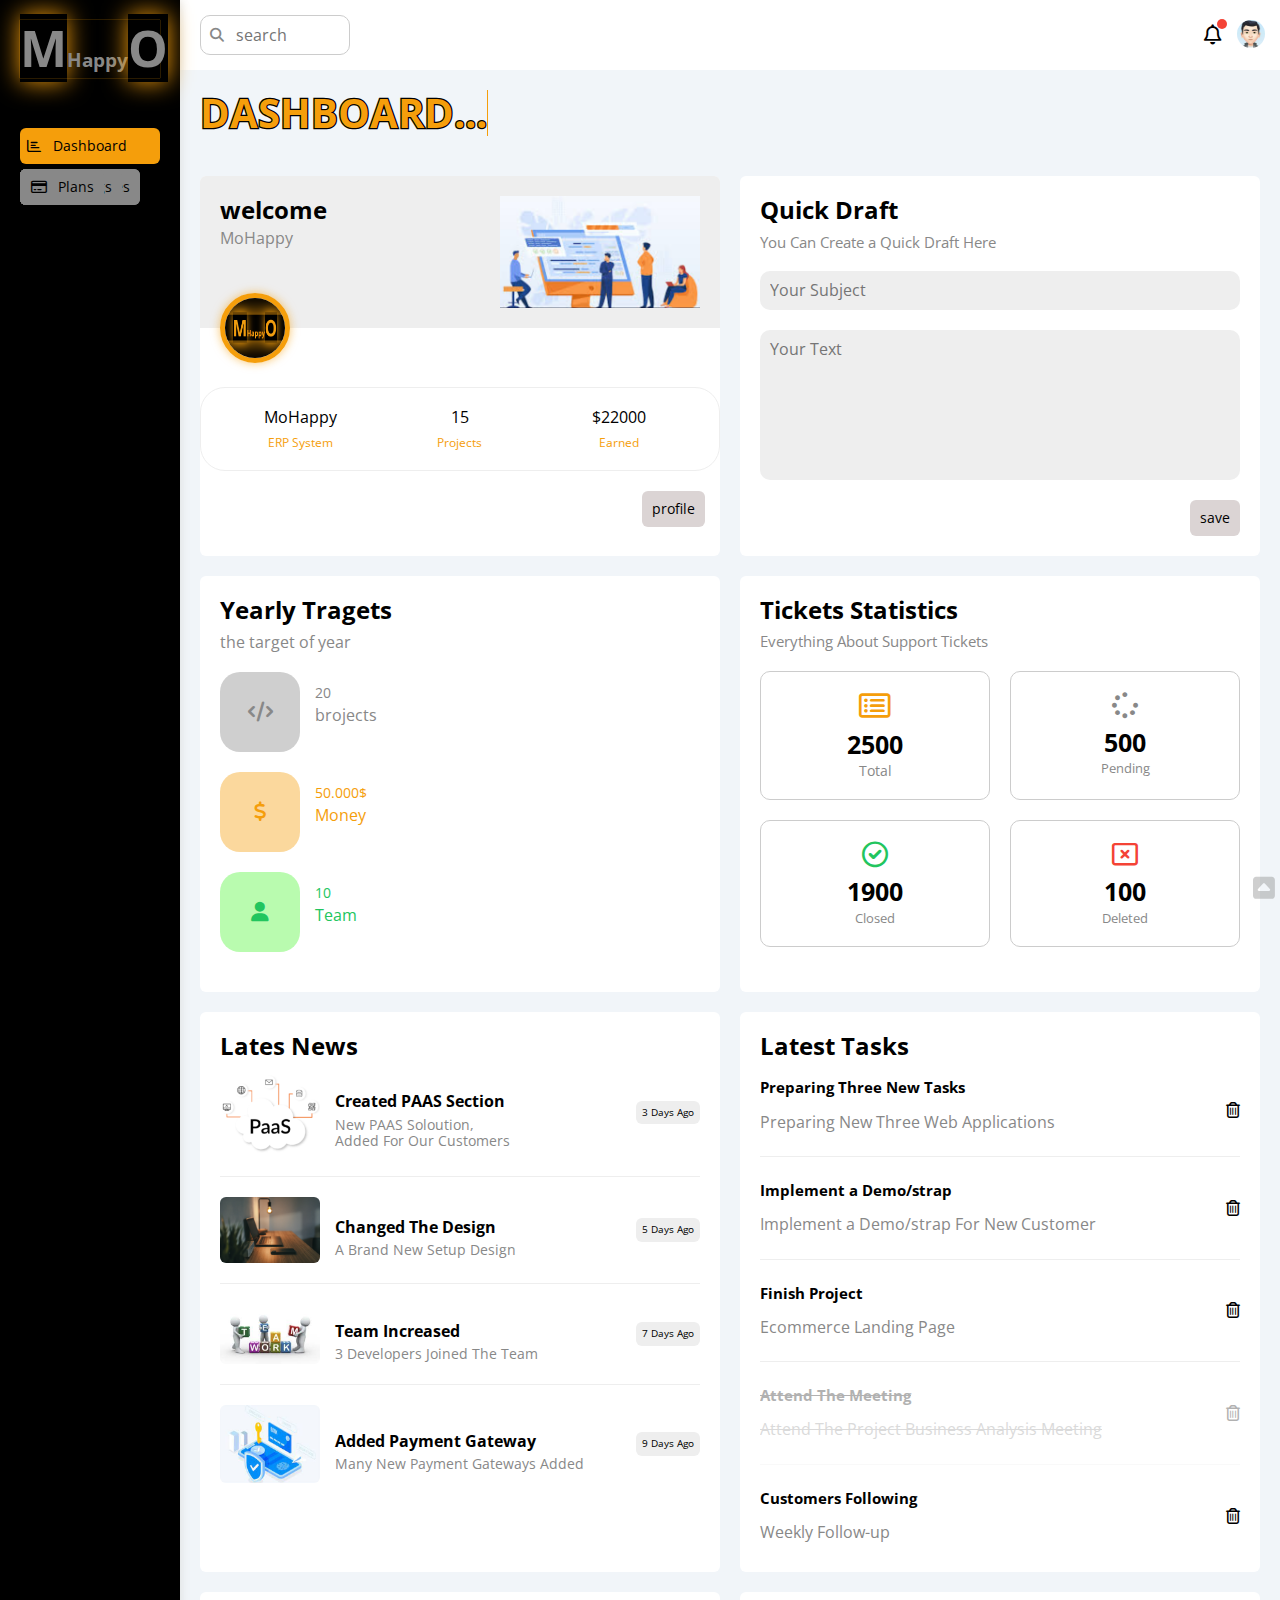
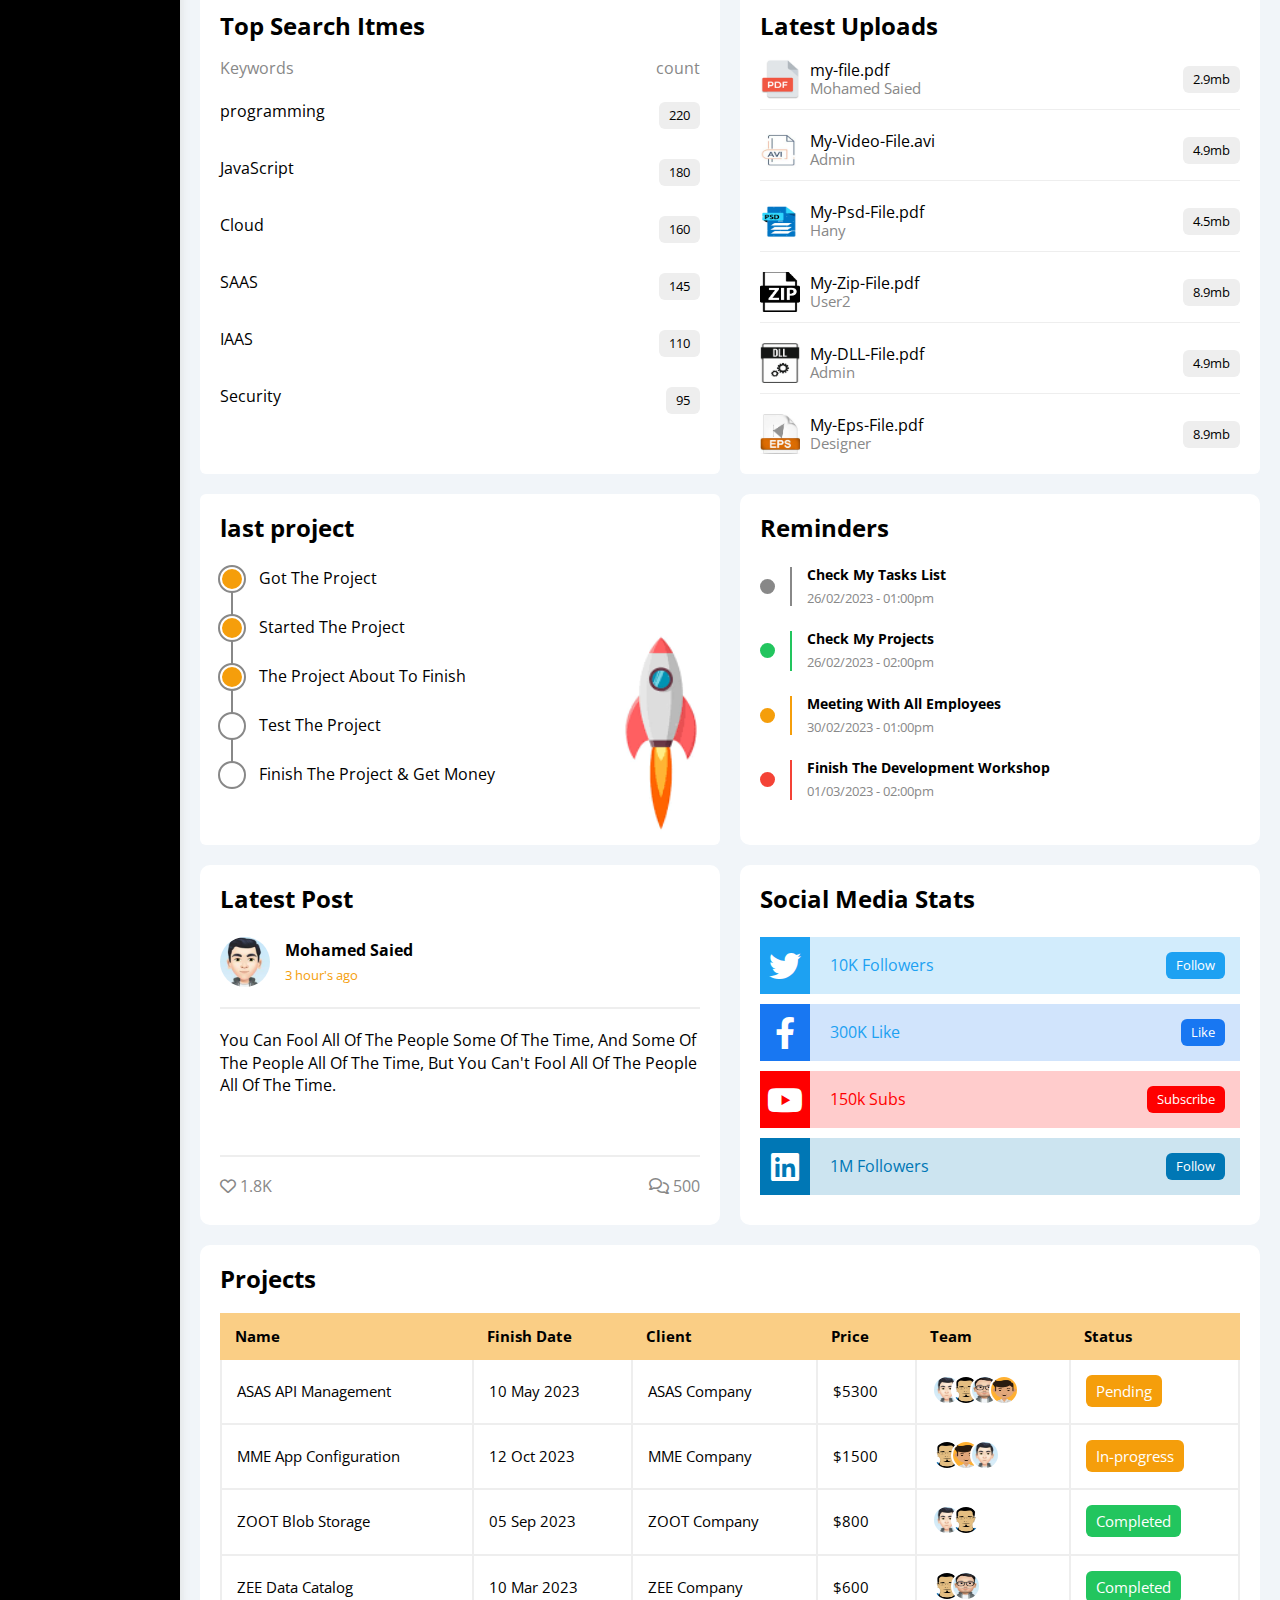
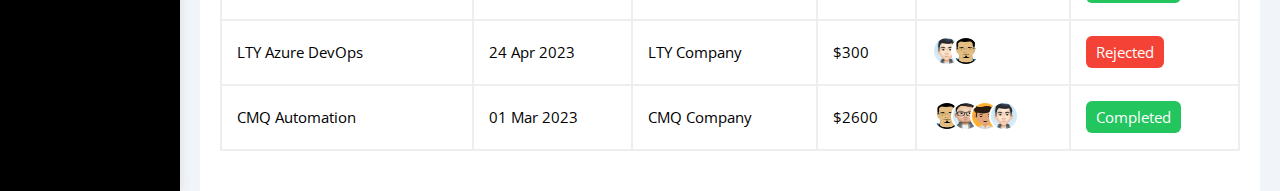
==== commit a091c545: "updating side bar" ====
--- a/index.html
+++ b/index.html
@@ -27,49 +27,49 @@
                 </a>
               </li>
               <li>
-                <a class="d-flex align-center fs-14 c-black rad-6 p-10" href="profile.html">
+                <a class="d-flex align-center fs-14 c-black rad-6 p-10 p-fixed" href="profile.html">
                   <i class="fa-regular fa-user fa-fw"></i>
                   <span>Profile</span>
                 </a>
               </li>
               <li>
-                <a class="d-flex align-center fs-14 c-black rad-6 p-10" href="projects.html">
+                <a class="d-flex align-center fs-14 c-black rad-6 p-10 p-fixed" href="projects.html">
                   <i class="fa-solid fa-diagram-project fa-fw"></i>
                   <span>Projects</span>
                 </a>
               </li>
               <li>
-                <a class=" d-flex align-center fs-14 c-black rad-6 p-10" href="Services.html">
+                <a class=" d-flex align-center fs-14 c-black rad-6 p-10 p-fixed" href="Services.html">
                   <i class="fa-solid fa-laptop-code fa-fw"></i>
                   <span>Services</span>
                 </a>
               </li>
               <li>
-                <a class="d-flex align-center fs-14 c-black rad-6 p-10" href="Customers.html">
+                <a class="d-flex align-center fs-14 c-black rad-6 p-10 p-fixed" href="Customers.html">
                   <i class="fa-solid fa-users fa-fw"></i>
                   <span>Customers</span>
                 </a>
               </li>
               <li>
-                <a class="d-flex align-center fs-14 c-black rad-6 p-10" href="Employees.html">
+                <a class="d-flex align-center fs-14 c-black rad-6 p-10 p-fixed" href="Employees.html">
                   <i class="fa-regular fa-handshake fa-fw"></i>
                   <span>Employees</span>
                 </a>
               </li>
               <li>
-                <a class="d-flex align-center fs-14 c-black rad-6 p-10" href="files.html">
+                <a class="d-flex align-center fs-14 c-black rad-6 p-10 p-fixed" href="Files.html">
                   <i class="fa-regular fa-file fa-fw"></i>
                   <span>Files</span>
                 </a>
               </li>
               <li>
-                <a class="d-flex align-center fs-14 c-black rad-6 p-10" href="settings.html">
+                <a class="d-flex align-center fs-14 c-black rad-6 p-10 p-fixed" href="settings.html">
                   <i class="fa-solid fa-gear fa-fw"></i>
                   <span>Settings</span>
                 </a>
               </li>
               <li>
-                <a class="d-flex align-center fs-14 c-black rad-6 p-10" href="plans.html">
+                <a class="d-flex align-center fs-14 c-black rad-6 p-10 p-fixed" href="Plans.html">
                   <i class="fa-regular fa-credit-card fa-fw"></i>
                   <span>Plans</span>
                 </a>
--- a/css/framework.css
+++ b/css/framework.css
@@ -206,6 +206,9 @@
 .p-absolute {
     position: absolute;
 }
+.p-fixed {
+    position: fixed;
+}
 /* end positions */
 
 /* start fonts */
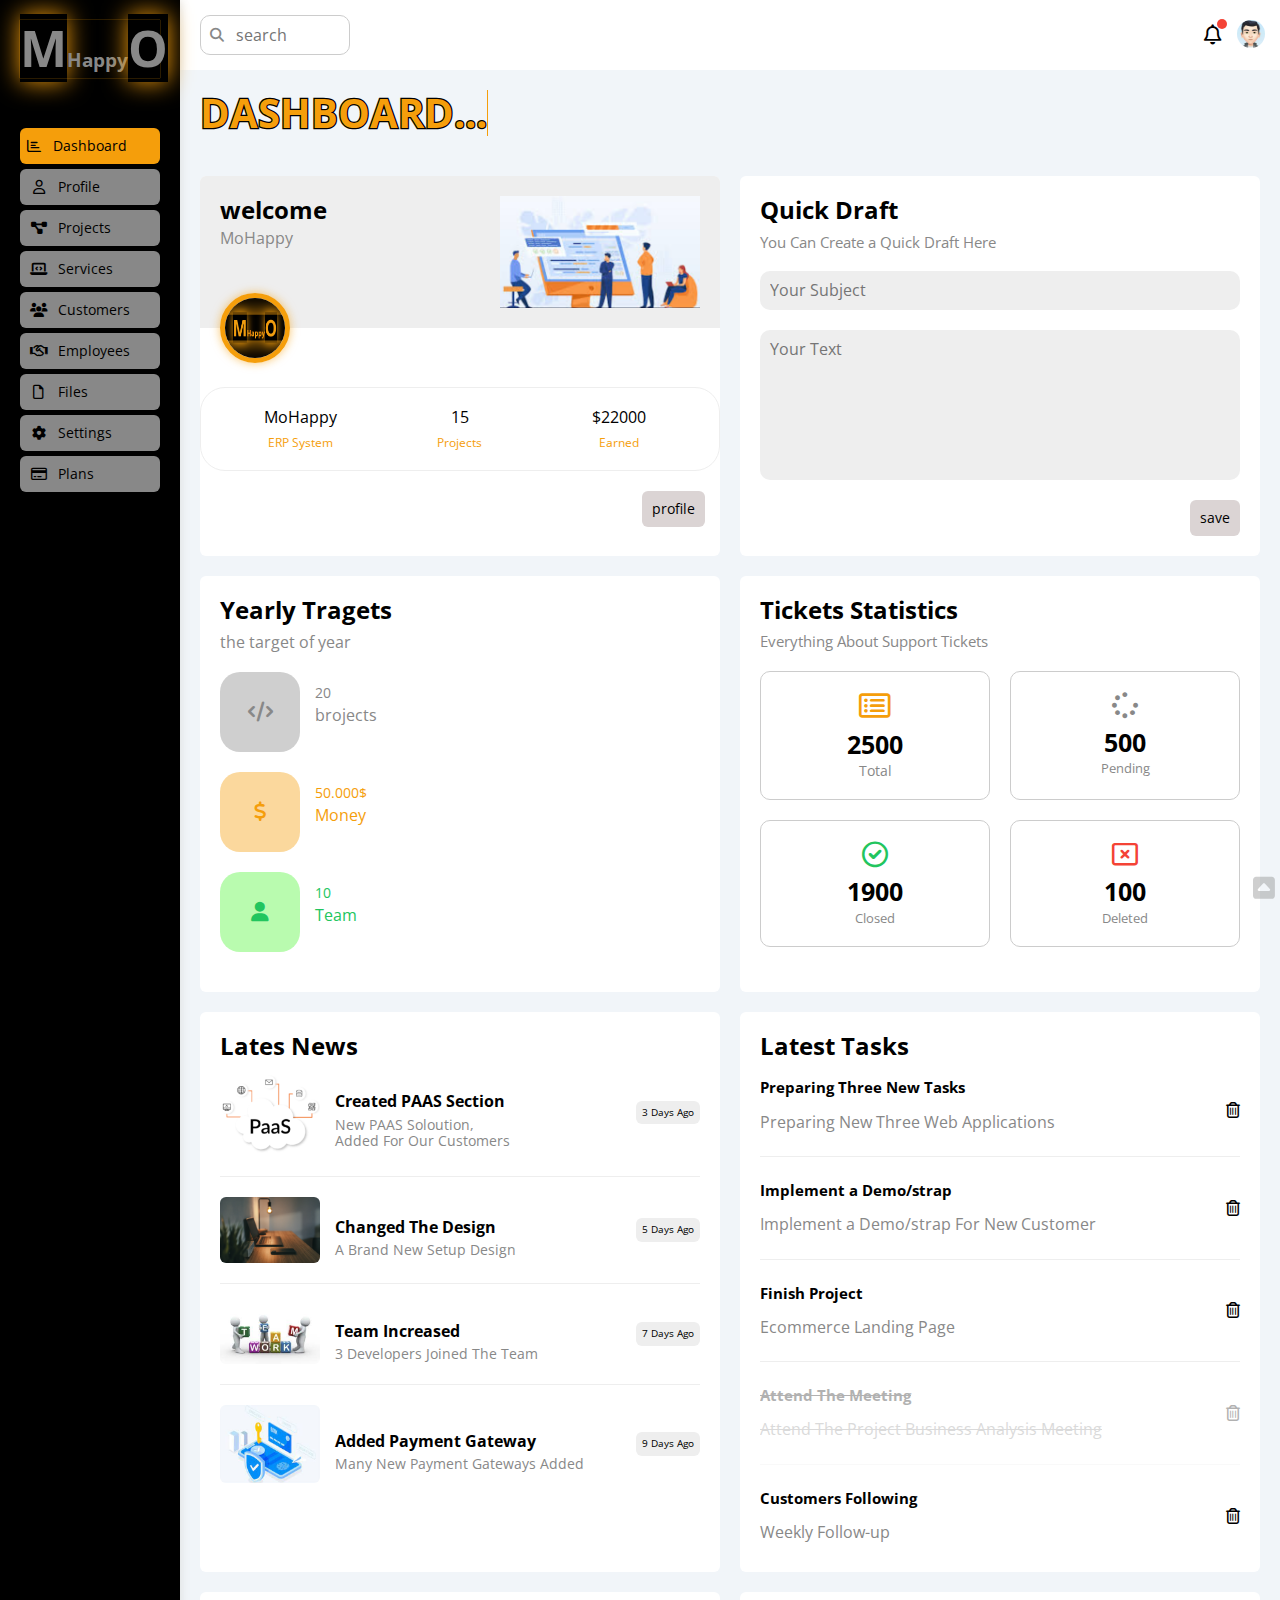
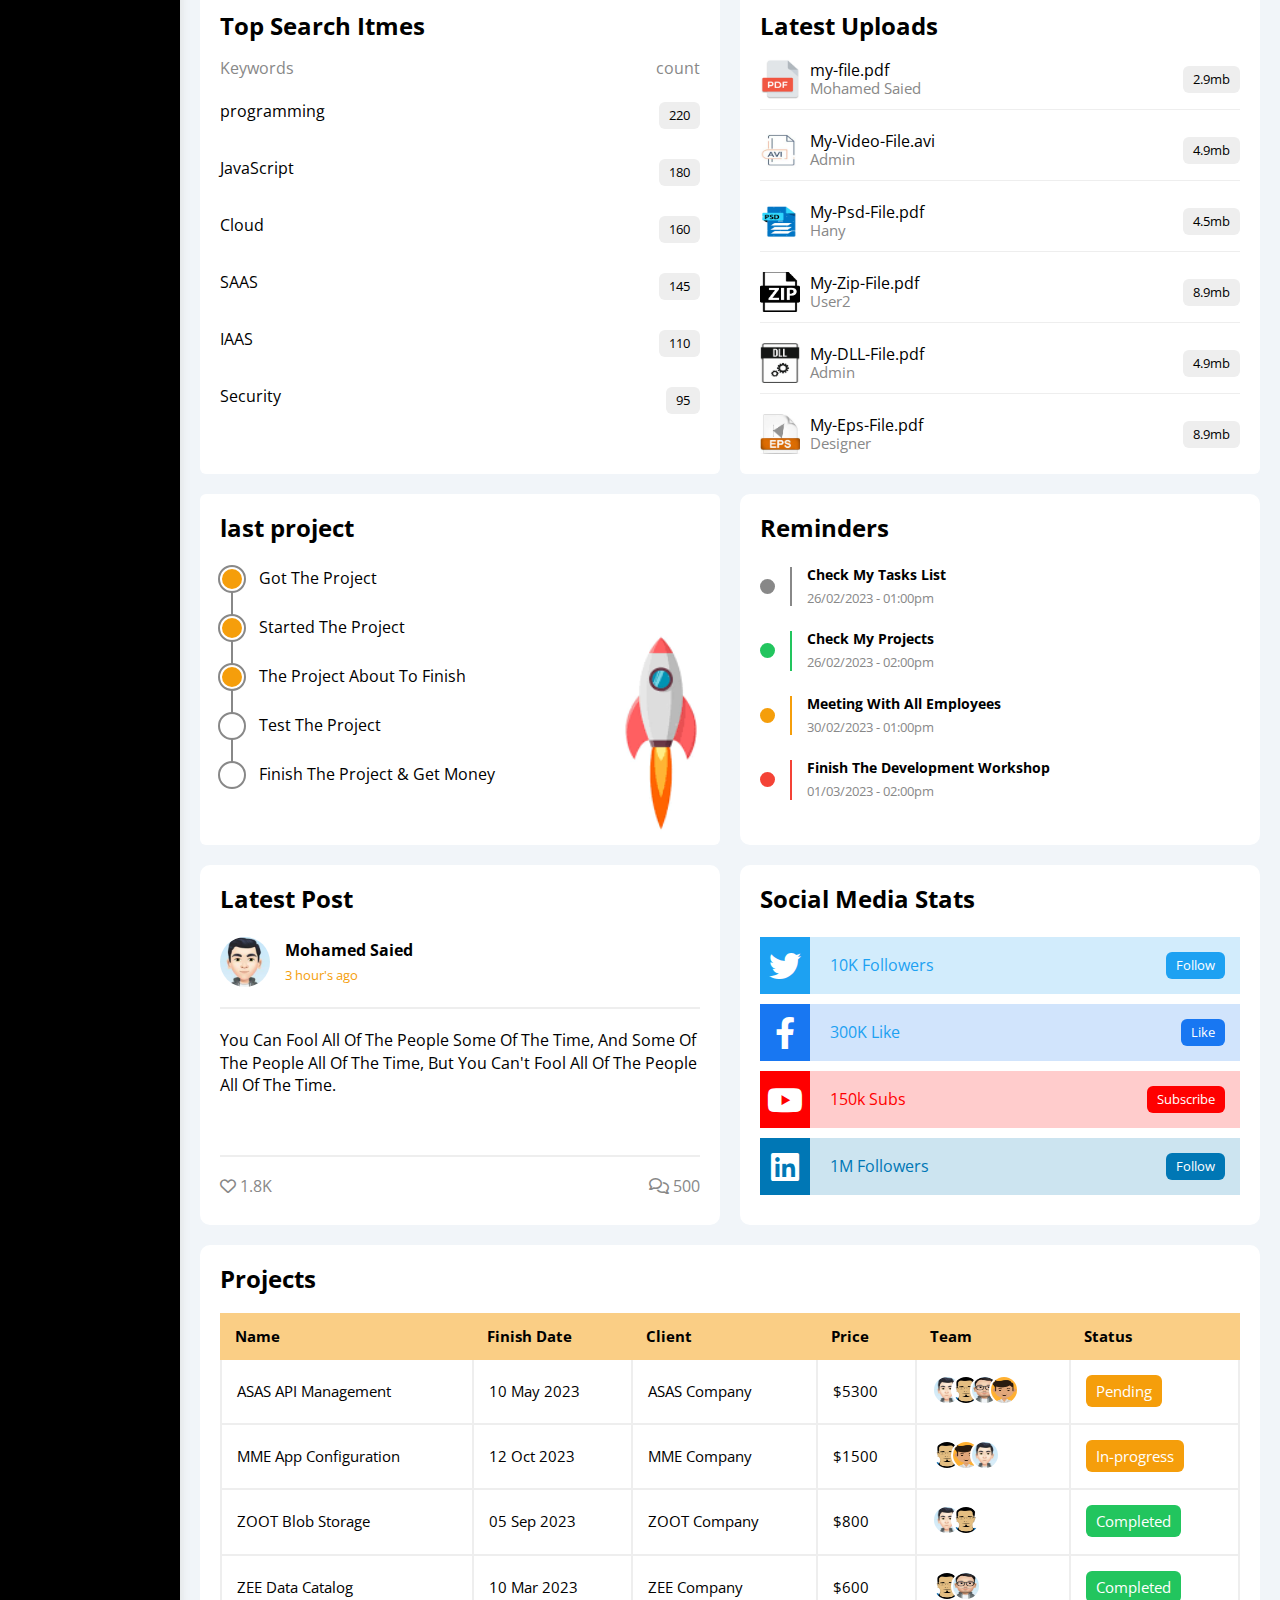
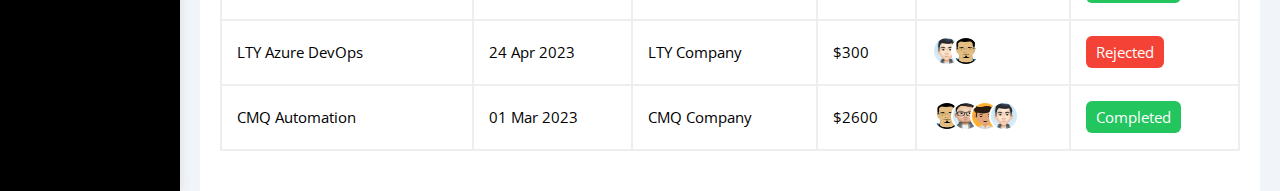
==== commit 27ced636: "updating side bar" ====
--- a/index.html
+++ b/index.html
@@ -27,49 +27,49 @@
                 </a>
               </li>
               <li>
-                <a class="d-flex align-center fs-14 c-black rad-6 p-10 p-fixed" href="profile.html">
+                <a class="d-flex align-center fs-14 c-black rad-6 p-10" href="profile.html">
                   <i class="fa-regular fa-user fa-fw"></i>
                   <span>Profile</span>
                 </a>
               </li>
               <li>
-                <a class="d-flex align-center fs-14 c-black rad-6 p-10 p-fixed" href="projects.html">
+                <a class="d-flex align-center fs-14 c-black rad-6 p-10" href="projects.html">
                   <i class="fa-solid fa-diagram-project fa-fw"></i>
                   <span>Projects</span>
                 </a>
               </li>
               <li>
-                <a class=" d-flex align-center fs-14 c-black rad-6 p-10 p-fixed" href="Services.html">
+                <a class=" d-flex align-center fs-14 c-black rad-6 p-10" href="Services.html">
                   <i class="fa-solid fa-laptop-code fa-fw"></i>
                   <span>Services</span>
                 </a>
               </li>
               <li>
-                <a class="d-flex align-center fs-14 c-black rad-6 p-10 p-fixed" href="Customers.html">
+                <a class="d-flex align-center fs-14 c-black rad-6 p-10" href="Customers.html">
                   <i class="fa-solid fa-users fa-fw"></i>
                   <span>Customers</span>
                 </a>
               </li>
               <li>
-                <a class="d-flex align-center fs-14 c-black rad-6 p-10 p-fixed" href="Employees.html">
+                <a class="d-flex align-center fs-14 c-black rad-6 p-10" href="Employees.html">
                   <i class="fa-regular fa-handshake fa-fw"></i>
                   <span>Employees</span>
                 </a>
               </li>
               <li>
-                <a class="d-flex align-center fs-14 c-black rad-6 p-10 p-fixed" href="Files.html">
+                <a class="d-flex align-center fs-14 c-black rad-6 p-10" href="Files.html">
                   <i class="fa-regular fa-file fa-fw"></i>
                   <span>Files</span>
                 </a>
               </li>
               <li>
-                <a class="d-flex align-center fs-14 c-black rad-6 p-10 p-fixed" href="settings.html">
+                <a class="d-flex align-center fs-14 c-black rad-6 p-10" href="settings.html">
                   <i class="fa-solid fa-gear fa-fw"></i>
                   <span>Settings</span>
                 </a>
               </li>
               <li>
-                <a class="d-flex align-center fs-14 c-black rad-6 p-10 p-fixed" href="Plans.html">
+                <a class="d-flex align-center fs-14 c-black rad-6 p-10" href="Plans.html">
                   <i class="fa-regular fa-credit-card fa-fw"></i>
                   <span>Plans</span>
                 </a>
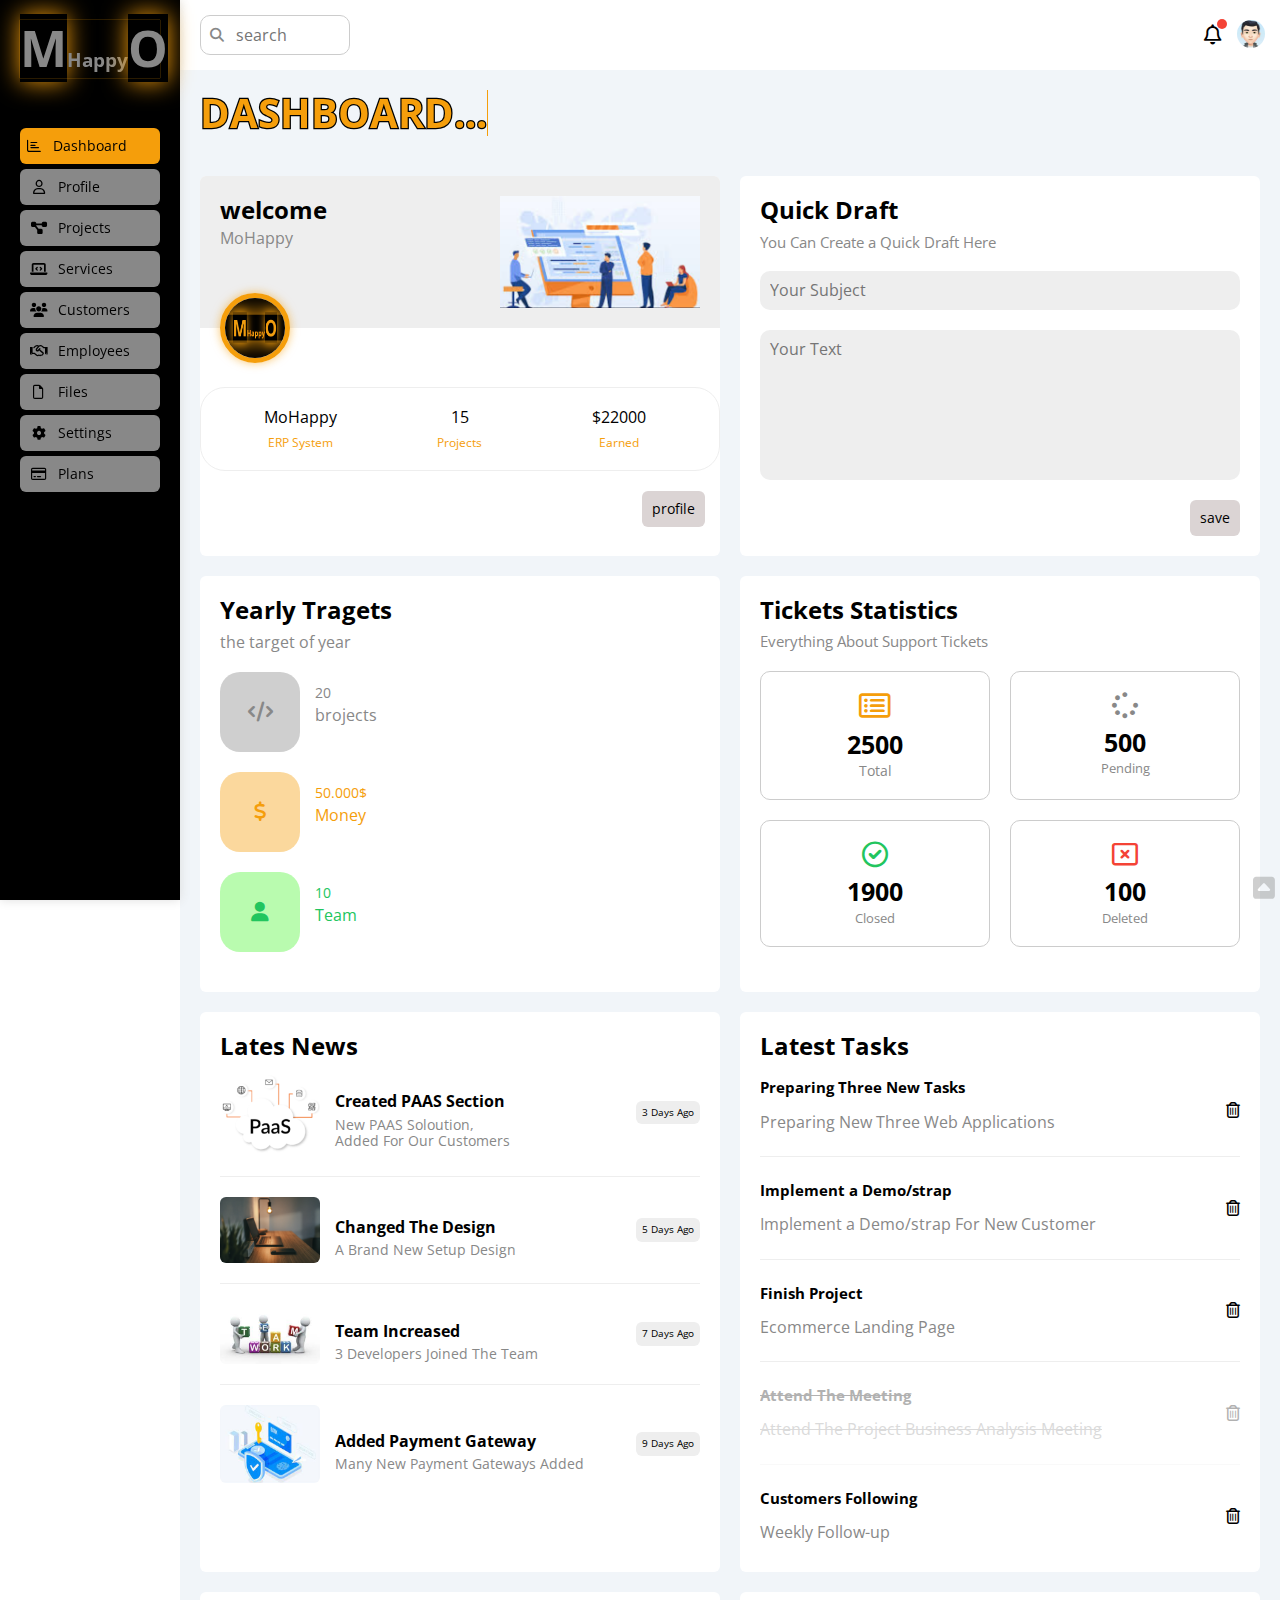
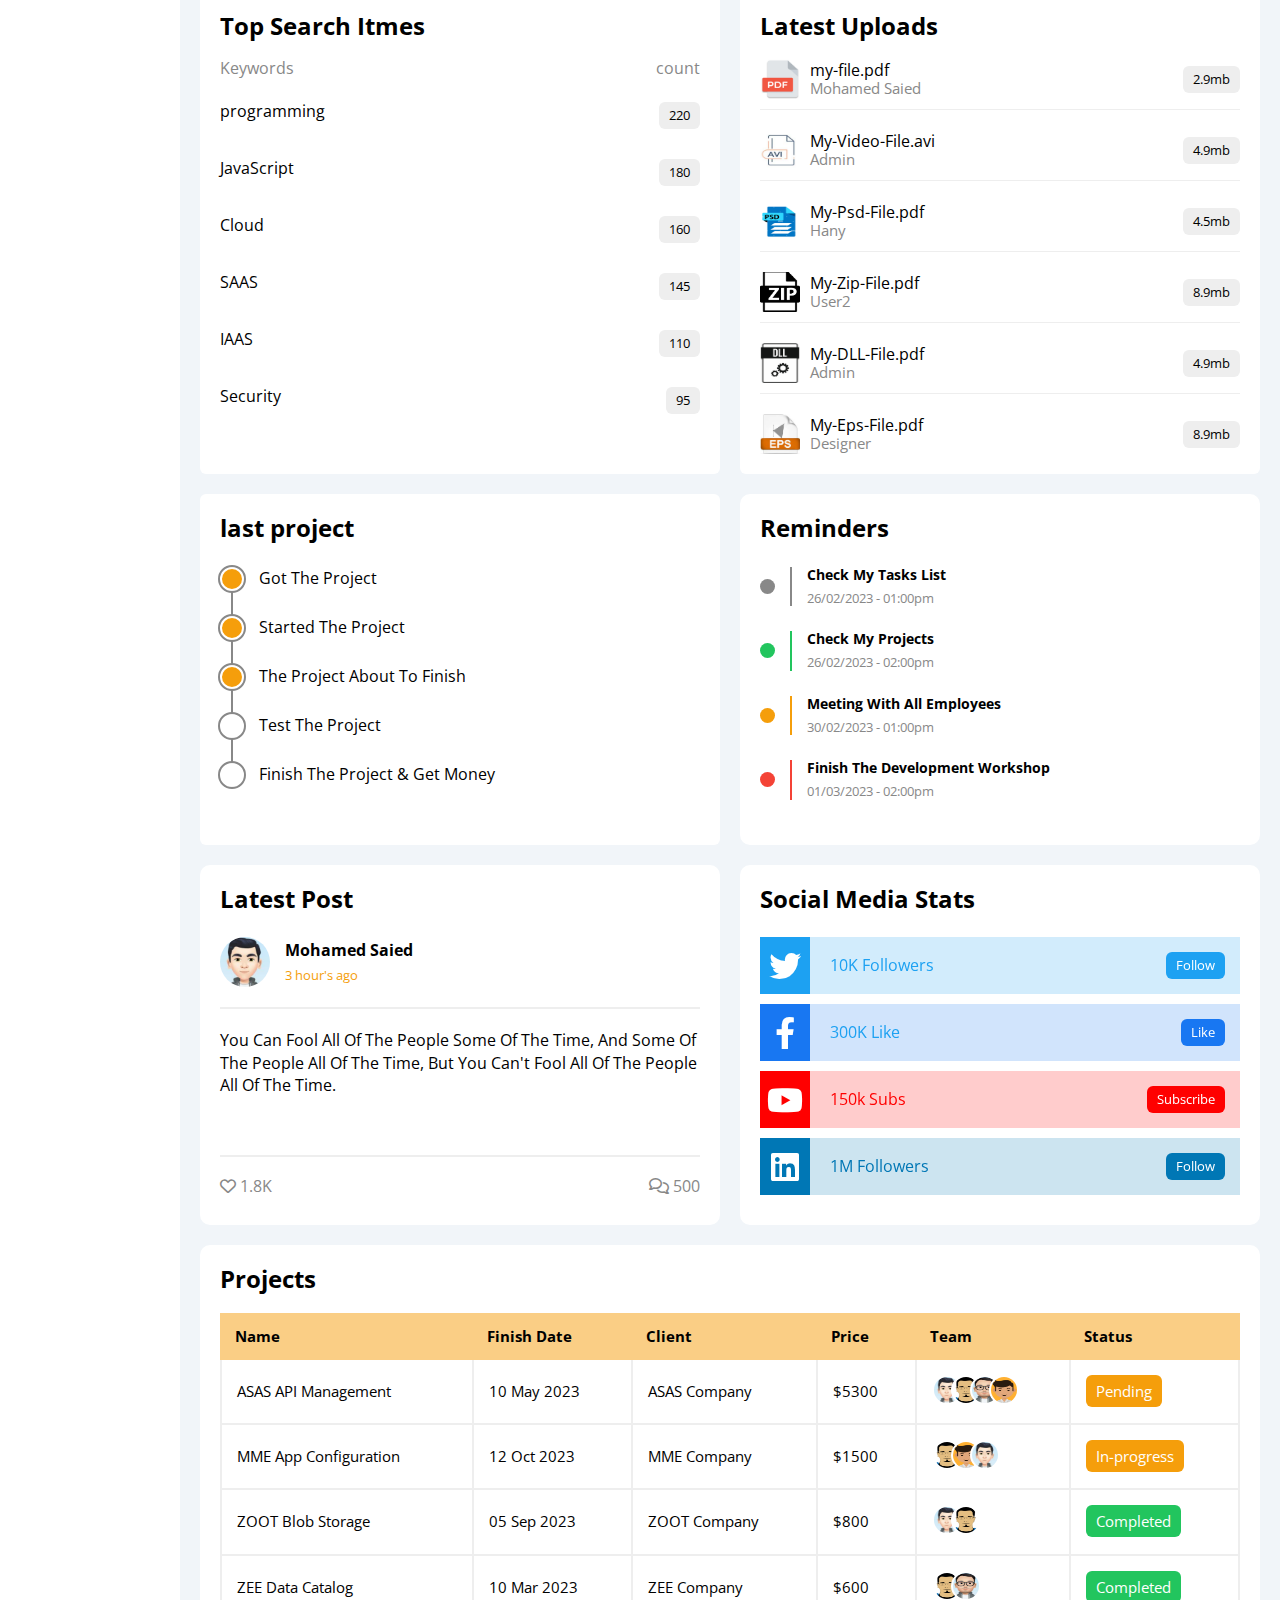
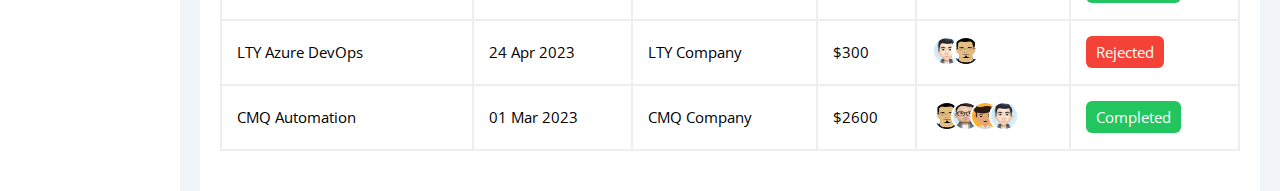
==== commit 80c31c41: "updating(navbar-side, animation duration, minimize code)" ====
--- a/index.html
+++ b/index.html
@@ -16,66 +16,67 @@
     <link href="https://fonts.googleapis.com/css2?family=Open+Sans:wght@400;700&family=Rowdies:wght@300;400&family=Work+Sans:ital,wght@0,100;0,300;0,400;0,500;0,600;0,700;0,800;1,100;1,800;1,900&display=swap" rel="stylesheet">
 </head>
 <body>
-   <div class="page d-flex">
-    <div class="sidebar bg-white p-20 po-rel">
-        <h3 class="po-rel txt-c mt-0" id="page-name"><span>M</span>Happy<span>O</span></h3>
-        <ul>
-            <li>
-                <a class="active d-flex align-center fs-14 c-black rad-6 p-10" href="index.html">
-                  <i class="fa-regular fa-chart-bar fa-fw"></i>
-                  <span>Dashboard</span>
-                </a>
-              </li>
-              <li>
-                <a class="d-flex align-center fs-14 c-black rad-6 p-10" href="profile.html">
-                  <i class="fa-regular fa-user fa-fw"></i>
-                  <span>Profile</span>
-                </a>
-              </li>
-              <li>
-                <a class="d-flex align-center fs-14 c-black rad-6 p-10" href="projects.html">
-                  <i class="fa-solid fa-diagram-project fa-fw"></i>
-                  <span>Projects</span>
-                </a>
-              </li>
-              <li>
-                <a class=" d-flex align-center fs-14 c-black rad-6 p-10" href="Services.html">
-                  <i class="fa-solid fa-laptop-code fa-fw"></i>
-                  <span>Services</span>
-                </a>
-              </li>
-              <li>
-                <a class="d-flex align-center fs-14 c-black rad-6 p-10" href="Customers.html">
-                  <i class="fa-solid fa-users fa-fw"></i>
-                  <span>Customers</span>
-                </a>
-              </li>
-              <li>
-                <a class="d-flex align-center fs-14 c-black rad-6 p-10" href="Employees.html">
-                  <i class="fa-regular fa-handshake fa-fw"></i>
-                  <span>Employees</span>
-                </a>
-              </li>
-              <li>
-                <a class="d-flex align-center fs-14 c-black rad-6 p-10" href="Files.html">
-                  <i class="fa-regular fa-file fa-fw"></i>
-                  <span>Files</span>
-                </a>
-              </li>
-              <li>
-                <a class="d-flex align-center fs-14 c-black rad-6 p-10" href="settings.html">
-                  <i class="fa-solid fa-gear fa-fw"></i>
-                  <span>Settings</span>
-                </a>
-              </li>
-              <li>
-                <a class="d-flex align-center fs-14 c-black rad-6 p-10" href="Plans.html">
-                  <i class="fa-regular fa-credit-card fa-fw"></i>
-                  <span>Plans</span>
-                </a>
-              </li>
-        </ul>
-    </div>
+  <div class="sidebar bg-white p-20 po-rel">
+    <h3 class="po-rel txt-c mt-0" id="page-name"><span>M</span>Happy<span>O</span></h3>
+    <ul>
+        <li>
+            <a class="active d-flex align-center fs-14 c-black rad-6 p-10" href="index.html">
+              <i class="fa-regular fa-chart-bar fa-fw"></i>
+              <span>Dashboard</span>
+            </a>
+          </li>
+          <li>
+            <a class="d-flex align-center fs-14 c-black rad-6 p-10" href="profile.html">
+              <i class="fa-regular fa-user fa-fw"></i>
+              <span>Profile</span>
+            </a>
+          </li>
+          <li>
+            <a class="d-flex align-center fs-14 c-black rad-6 p-10" href="projects.html">
+              <i class="fa-solid fa-diagram-project fa-fw"></i>
+              <span>Projects</span>
+            </a>
+          </li>
+          <li>
+            <a class=" d-flex align-center fs-14 c-black rad-6 p-10" href="Services.html">
+              <i class="fa-solid fa-laptop-code fa-fw"></i>
+              <span>Services</span>
+            </a>
+          </li>
+          <li>
+            <a class="d-flex align-center fs-14 c-black rad-6 p-10" href="Customers.html">
+              <i class="fa-solid fa-users fa-fw"></i>
+              <span>Customers</span>
+            </a>
+          </li>
+          <li>
+            <a class="d-flex align-center fs-14 c-black rad-6 p-10" href="Employees.html">
+              <i class="fa-regular fa-handshake fa-fw"></i>
+              <span>Employees</span>
+            </a>
+          </li>
+          <li>
+            <a class="d-flex align-center fs-14 c-black rad-6 p-10" href="Files.html">
+              <i class="fa-regular fa-file fa-fw"></i>
+              <span>Files</span>
+            </a>
+          </li>
+          <li>
+            <a class="d-flex align-center fs-14 c-black rad-6 p-10" href="settings.html">
+              <i class="fa-solid fa-gear fa-fw"></i>
+              <span>Settings</span>
+            </a>
+          </li>
+          <li>
+            <a class="d-flex align-center fs-14 c-black rad-6 p-10" href="Plans.html">
+              <i class="fa-regular fa-credit-card fa-fw"></i>
+              <span>Plans</span>
+            </a>
+          </li>
+    </ul>
+</div>
+  <div class="page d-flex">
+
     <div class="content w-full ov-hd">
         <a href="#page-name">
           <i class="arrow fa-solid fa-square-caret-up"></i>
@@ -96,7 +97,7 @@
       <h1 id="Dashboard" data-text="Dashboard..." class="po-rel">Dashboard...</h1>
       <div class="wrapper d-grid gap-20 ">
         <!-- start welcome widget  -->
-        <div class="welcome bg-white rad-6 txt-c-moblie block-mobile heig-100 trans hov">
+        <div class="welcome bg-white rad-6 txt-c-moblie block-mobile heig-100 trans-5 hov">
           <div class="intro p-20 d-flex space-between bg-eee">
             <div>
               <h2 class="m-0" >welcome</h2>
@@ -387,7 +388,6 @@
             <li class="mt-25 d-flex align-center current">Test The Project</li>
             <li class="mt-25 d-flex align-center">Finish The Project & Get Money</li>
           </ul>
-          <img class="hide-mobile" src="imgs/pp.png" alt="img">
         </div>
         <!-- end last project  -->
         <!-- start reminders -->
--- a/css/framework.css
+++ b/css/framework.css
@@ -312,7 +312,7 @@
 /* end heigh  */
 /* start transistion */
 .trans {
-transition: 1s;
+transition: .3s;
 }
 .trans-5 {
     transition: .5s;
--- a/css/master.css
+++ b/css/master.css
@@ -1,98 +1,89 @@
 /* start variables  */
 :root {
-    --blue-color: #0075ff;
-    --blue-alt-color: #0d69d5;
-    --orange-color: #f59e0b;
-    --green-color: #22c55e;
-    --red-color: #f44336;
-    --grey-color: #888;
- }
+  --blue-color: #0075ff;
+  --blue-alt-color: #0d69d5;
+  --orange-color: #f59e0b;
+  --green-color: #22c55e;
+  --red-color: #f44336;
+  --grey-color: #888;
+}
 
 /* end variables  */
 /* start global */
 * {
-    -webkit-box-sizing: border-box;
-    -moz-box-sizing: border-box;
-    box-sizing: border-box;
+  -webkit-box-sizing: border-box;
+  -moz-box-sizing: border-box;
+  box-sizing: border-box;
 }
 html {
-    scroll-behavior: smooth;
+  scroll-behavior: smooth;
 }
 ::-webkit-scrollbar {
-    width: 15px;
+  width: 15px;
 }
 ::-webkit-scrollbar-track {
-    background: rgb(166, 166, 166);
+  background: rgb(166, 166, 166);
 }
 ::-webkit-scrollbar-thumb {
-    background: var(--grey-color);
-    border-radius: 50px;
-    /* box-shadow: 0 5px 15px var(--grey-color); */
+  background: var(--grey-color);
+  border-radius: 50px;
 }
 ::-webkit-scrollbar-thumb:hover {
-    border-radius: 50px;
-    background: linear-gradient(rgb(108, 88, 27) , rgb(245 158 11 / 80%  ));
-    /* box-shadow: 0 5px 5px var(--grey-color); */
-  }
+  border-radius: 50px;
+  background: linear-gradient(rgb(108, 88, 27), rgb(245 158 11 / 80%));
+}
 body {
-    font-family: 'Open Sans', sans-serif;
-    margin: 0;
+  font-family: "Open Sans", sans-serif;
+  margin: 0;
 }
 *:focus {
-    outline: none;
+  outline: none;
 }
 a {
-    text-decoration: none;
+  text-decoration: none;
 }
 ul {
-    list-style: none;
-    padding: 0;
+  list-style: none;
+  padding: 0;
 }
 .page {
-    background-color: #f1f5f9;
-    min-height: 200vh;
+  background-color: #f1f5f9;
+  width: calc(100%-200px);
+  margin-left: 180px;
+}
+@media (max-width: 767px) {
+  .page {
+    width: calc(100%-50px);
+    margin-left: 50px;
+  }
 }
 /* start hover  */
-.hov:hover
-{
-    box-shadow: 0 0 30px var(--grey-color);
-    border-radius: 15px;
-    transform: translateY(-10px);
-    height: calc(100% + 12px);
+.hov:hover {
+  box-shadow: 0 0 30px var(--grey-color);
+  border-radius: 15px;
+  transform: translateY(-10px);
+  height: calc(100% + 12px);
 }
 /* end hover  */
 /* start sidebar  */
 .sidebar {
-    width: 180px;
-    box-shadow: 0 0 10px #ddd;
-    background-color: black;
+  width: 180px;
+  box-shadow: 0 0 10px #ddd;
+  background-color: black;
+  position: fixed;
+  min-height: 100vh;
 }
 .sidebar > h3 {
-    margin-bottom: 50px;
-    animation: happy 6s linear infinite alternate;
-    position: relative;
-    color: var(--grey-color);
-    box-shadow: 0 0 1px var(--orange-color);
-
+  margin-bottom: 50px;
+  animation: happy 6s linear infinite alternate;
+  position: relative;
+  color: var(--grey-color);
+  box-shadow: 0 0 1px var(--orange-color);
 }
 .sidebar h3 span {
-font-size: 50px;
-box-shadow: 0 0 25px var(--orange-color);
-}
-
-/* .sidebar > h3::before,
-.sidebar > h3::after {
-  content: "";
-  background-color: var(--orange-color);
-  transform: translateX(-50%);
-  position: absolute;
-  left: 50%;
-} */
-/* .sidebar > h3::before {
-  width: 80px;
-  height: 2px;
-  bottom: -20px;
-} */
+  font-size: 50px;
+  box-shadow: 0 0 25px var(--orange-color);
+}
 .sidebar > h3::after {
   bottom: -29px;
   width: 10px;
@@ -101,89 +92,89 @@
   border: 4px solid var(--grey-color);
 }
 .sidebar ul li a.active,
-.sidebar ul li a:hover  {
-    background-color: var(--orange-color);
-    padding-left: 5px;
+.sidebar ul li a:hover {
+  background-color: var(--orange-color);
+  padding-left: 5px;
 }
 .sidebar ul li a {
-    transition: .5s;
-    margin-bottom: 5px;
-    background-color: var(--grey-color);
-}
-.sidebar ul li a span{
-    font-size: 14px;
-    margin-left: 10px;
-}
-@media (max-width: 767px) {
-    .sidebar {
-        width: 60px;
-        padding: 10px;
-        width: 80px;
-    }
-    .sidebar > h3 {
+  transition: 0.3s;
+  margin-bottom: 5px;
+  background-color: var(--grey-color);
+}
+.sidebar ul li a span {
+  font-size: 14px;
+  margin-left: 10px;
+}
+@media (max-width: 767px) {
+  .sidebar {
+    padding: 5px;
+    width: 50px;
+  }
+  .sidebar > h3 {
     font-size: 10px;
     margin-bottom: 90px;
     transform: translateX(-74px);
-    ROTATE: 270deg;
+    rotate: 270deg;
     box-shadow: 0 0 0;
     animation: none;
-    }
-    .sidebar > h3::before,
-    .sidebar > h3::after {
-        display: none;
-    }
-    .sidebar ul li a span {
-        display: none;
-    }
+  }
+  .sidebar > h3::before,
+  .sidebar > h3::after {
+    display: none;
+  }
+  .sidebar h3 span {
+    box-shadow: 0 0 0;
+  }
+  .sidebar ul li a span {
+    display: none;
+  }
 }
 /* end sidebar  */
 
 /* start content  */
 .content {
-overflow: hidden;
+  overflow: hidden;
 }
 .head .search::before {
-    font-family: var(--fa-style-family-classic);
-    content: "\F002";
-    font-weight: 900;
-    position: absolute;
-    left: 15px;
-    top: 50%;
-    transform: translateY(-50%);
-    font-size: 14px;    
-    color: var(--grey-color);
-}   
+  font-family: var(--fa-style-family-classic);
+  content: "\F002";
+  font-weight: 900;
+  position: absolute;
+  left: 15px;
+  top: 50%;
+  transform: translateY(-50%);
+  font-size: 14px;
+  color: var(--grey-color);
+}
 .head .search input {
-    margin-left: 5px;
-    width: 150px;
-    padding-left: 35px;
-    transition:  1s;
+  margin-left: 5px;
+  width: 150px;
+  padding-left: 35px;
+  transition: 1s;
 }
 .head .search input:focus {
-    width: 175px;
-    border-radius: 15px;
-
+  width: 175px;
+  border-radius: 15px;
 }
 .head .search input:focus::placeholder {
-    opacity: .1;
-
+  opacity: 0.1;
 }
 .head .icons .notifications::before {
-    content: '';
-    position: absolute;
-    width: 10px;
-    height: 10px;
-    background-color: var(--red-color);
-    right: -5px;
-    top: -7px;
-    border-radius: 50%;
+  content: "";
+  position: absolute;
+  width: 10px;
+  height: 10px;
+  background-color: var(--red-color);
+  right: -5px;
+  top: -7px;
+  border-radius: 50%;
 }
 .head .icons .notifications {
-    transition: .5s;
+  transition: 0.5s;
 }
 
 .head .icons .notifications:hover {
-    color: var(--red-color);
+  color: var(--red-color);
 }
 
 .head img {
@@ -192,909 +183,846 @@
   margin-left: 15px;
   border-radius: 50%;
   margin-bottom: 3px;
-  transition: .5s;
+  transition: 0.5s;
 }
 .head img:hover {
-    transform: rotate(360deg);
+  transform: rotate(360deg);
 }
 .page h1 {
-    position: relative;
-    margin: 20px 20px 40px;
-    font-size: 40px;
-    -webkit-text-stroke: .2vw black;
-    text-transform: uppercase;
-    display: inline-block;
-  }
+  position: relative;
+  margin: 20px 20px 40px;
+  font-size: 40px;
+  -webkit-text-stroke: 0.2vw black;
+  text-transform: uppercase;
+  display: inline-block;
+}
 .page h1::before {
-    content: attr(data-text);
-    position: absolute;
-    top: 0;
-    left: 0;
-    width: 0;
-    height: 100%;
-    color: var(--orange-color);
-    -webkit-text-stroke: 0vw var(--grey-color);
-    border-right: 1px solid var(--orange-color);
-    animation: animate 6s linear infinite alternate;
-    width: fit-content;
-    overflow: hidden;
-}
-/* .page h1 {
-    margin: 20px 20px 40px;
-    width: fit-content;
-    transition: .5s;
-    border: 1px solid black;
-    padding: 10px;
-    z-index: 1;
-    color: #eee;    
-    transition-delay: .2s;
-    border: none;
-} */
-/* .page h1 span {
-    color: #eee;
-} */
-/* .page h1:hover {
-    transform:  translateX(5px);
-    cursor: pointer;
-    color: white;
-}
-.page h1::before, 
-.page h1::after {
-    content: '';
-    position: absolute;
-    width: 1px;
-    height: 1px;
-    border-radius: 50%;
-    transition: .5s;
-    z-index: -1;
-
-
-}
-.page h1::before {
-    left: 0;
-    animation: left-move linear 1.5s alternate forwards 3;
-    background-color: var(--grey-color);
-    top: 0;
-    transform: translateY(0);
-}
-.page h1::after {
-  right: 0;
-  animation: right-move linear 1.5s alternate forwards 3;
-  background-color: var(--orange-color);
-  top: 100%;
-  transform: translateY(-100%);
-} */
+  content: attr(data-text);
+  position: absolute;
+  top: 0;
+  left: 0;
+  width: 0;
+  height: 100%;
+  color: var(--orange-color);
+  -webkit-text-stroke: 0vw var(--grey-color);
+  border-right: 1px solid var(--orange-color);
+  animation: animate 3s linear alternate;
+  width: fit-content;
+  overflow: hidden;
+}
+
 /* end content  */
 
 /* start wrapper  */
 .wrapper {
-    grid-template-columns: repeat(auto-fill, minmax(400px, 1fr));
-    margin-left: 20px;
-    margin-right: 20px;
-}
-@media (max-width: 767px) {
-    .wrapper {
-        grid-template-columns: 1fr;
-        margin-left: 10px;
-        margin-right: 10px;
-        gap: 10px;
-    }
+  grid-template-columns: repeat(auto-fill, minmax(400px, 1fr));
+  margin-left: 20px;
+  margin-right: 20px;
+}
+@media (max-width: 767px) {
+  .wrapper {
+    grid-template-columns: 1fr;
+    margin-left: 10px;
+    margin-right: 10px;
+    gap: 10px;
+  }
 }
 /* end wrapper  */
 
 /* start welcome  */
 .welcome {
-    overflow: hidden;
-    transition: 1s;
-    height: 100%;
+  overflow: hidden;
+  transition: 1s;
+  height: 100%;
 }
 .wrapper .welcome .intro img {
-    width: 200px;
-    animation: moving 3s ease-in-out infinite alternate;
-    position: relative;
-}
-@media (max-width: 767px) {
-    .wrapper .welcome .intro img {
-        display: none;
-    }
-    .welcome .body span {
-        margin-bottom: 15px;
-    }
-    .wrapper .welcome .mohappy {
-      margin-left: 0 !important;
-    }
+  width: 200px;
+  animation: moving 3s ease-in-out infinite alternate;
+  position: relative;
+}
+@media (max-width: 767px) {
+  .wrapper .welcome .intro img {
+    display: none;
+  }
+  .welcome .body span {
+    margin-bottom: 15px;
+  }
+  .wrapper .welcome .mohappy {
+    margin-left: 0 !important;
+  }
 }
 .welcome .body {
-border: 1px solid #eee;
-border-radius: 25px;
+  border: 1px solid #eee;
+  border-radius: 25px;
 }
 .welcome .body > div {
-    flex: 1;
+  flex: 1;
 }
 .welcome .body span {
-    font-size: 12px;
-    color: var(--orange-color);
+  font-size: 12px;
+  color: var(--orange-color);
 }
 .welcome .visit {
-    background-color: rgb(219, 212, 212);
-    margin: 0 15px 15px auto;
-    padding: 10px;
-    transition: .5s;
-    color: black;
+  background-color: rgb(219, 212, 212);
+  margin: 0 15px 15px auto;
+  padding: 10px;
+  transition: 0.5s;
+  color: black;
 }
 .welcome .visit:hover {
-    background-color: var(--orange-color);
-    color: white;
+  background-color: var(--orange-color);
+  color: white;
 }
 .wrapper .welcome .mohappy {
   margin-left: 20px;
   margin-top: -35px;
-
 }
 
 /* end welcome  */
+
 /* <!-- start draft widget --> */
 .quick-draft textarea {
-    resize: none;
-    min-height: 150px;
-}
-.quick-draft .your-text:focus,
-.quick-draft textarea:focus 
-{
-/* background-color: rgb(245 158 11 / 25%); */
-border-radius: 10px;
-background-color: rgb(245 158 11 / 25%);
-    box-shadow: 0 5px 7.5px 0px black;
-}
+  resize: none;
+  min-height: 150px;
+}
+
 .quick-draft .your-text:focus::placeholder,
 .quick-draft textarea:focus::placeholder {
-opacity: 0.4;
+  opacity: 0.4;
 }
 .quick-draft .save {
-    background-color: rgb(219, 212, 212);
-    margin-left: auto;
-    padding: 10px;
-    transition: .5s;
-    color: black;
+  background-color: rgb(219, 212, 212);
+  margin-left: auto;
+  padding: 10px;
+  transition: 0.5s;
+  color: black;
 }
 .quick-draft .save:hover {
-    background-color: var(--orange-color);
-    color: white;
-    cursor: pointer;
+  background-color: var(--orange-color);
+  color: white;
+  cursor: pointer;
 }
 /* <!-- end draft widget --> */
 
 /* <!-- start yearly ratgets --> */
 .target .icon {
-    width: 80px;
-    height: 80px;
-    margin-right: 15px;
+  width: 80px;
+  height: 80px;
+  margin-right: 15px;
 }
 .target .details {
-    flex: 1 ;
+  flex: 1;
 }
 .target .details .progress {
-    height: 6px;
-    position: relative;
-    animation: yearly 3s linear forwards;
-    animation-delay: 1s;
-    width: 0;
+  height: 6px;
+  position: relative;
+  animation: yearly 3s linear forwards;
+  animation-delay: 1s;
+  width: 0;
 }
 .target .details .progress > span {
-    position: absolute;
-    left: 0;
-    top: 0;
-    height: 80%;
-    color: white;
-    opacity: 0;
-    animation: yearly-span 1s ease-in forwards ;
-    animation-delay: 2.5s;
+  position: absolute;
+  left: 0;
+  top: 0;
+  height: 80%;
+  color: white;
+  opacity: 0;
+  animation: yearly-span 1s ease-in forwards;
+  animation-delay: 2.5s;
 }
 .target .details .progress > span span {
-    position: absolute;
-    right: -20px;
-    bottom: 15px;
-    padding: 2px 5px;
-    border-radius: 6px;
+  position: absolute;
+  right: -20px;
+  bottom: 15px;
+  padding: 2px 5px;
+  border-radius: 6px;
 }
 .target .details .progress > span span::after {
-    content: "";
-    position: absolute;
-    border-color: transparent;
-    border-style: solid;
-    border-width: 8px;
-    right: 13px;
-    bottom: -15px;
+  content: "";
+  position: absolute;
+  border-color: transparent;
+  border-style: solid;
+  border-width: 8px;
+  right: 13px;
+  bottom: -15px;
 }
 .target .details .progress > .gold span::after {
-    border-top-color: var(--orange-color);
+  border-top-color: var(--orange-color);
 }
 .target .details .progress > .grey span::after {
-    border-top-color: var(--grey-color);
+  border-top-color: var(--grey-color);
 }
 .target .details .progress > .green span::after {
-    border-top-color: var(--green-color);
+  border-top-color: var(--green-color);
 }
 .gold .icon,
 .gold .progress {
-    background-color: rgb(245 158 11 / 40%);
-    border-radius: 20px;
+  background-color: rgb(245 158 11 / 40%);
+  border-radius: 20px;
 }
 .grey .icon,
 .grey .progress {
-    background-color: rgb(136 136 136 / 40%);;
-    border-radius: 20px;
+  background-color: rgb(136 136 136 / 40%);
+  border-radius: 20px;
 }
 .green .icon,
 .green .progress {
-    background-color:rgba(79, 244, 54, 0.4);;
-    border-radius: 20px;
+  background-color: rgba(79, 244, 54, 0.4);
+  border-radius: 20px;
 }
 
 /* <!-- end yearly ratgets --> */
 
 /* start tickets */
 .tickets .box {
-    border: 1px solid #ccc;
-    width: calc(50% - 10px);
-    transition: .5s;
-} 
+  border: 1px solid #ccc;
+  width: calc(50% - 10px);
+  transition: 0.5s;
+}
 .tickets .box:hover {
-    background-color: #ddd;
-} 
-
-@media (max-width: 767px) {
-    .tickets .box {
-        width: 100%;
-    }  
+  background-color: #ddd;
+}
+
+@media (max-width: 767px) {
+  .tickets .box {
+    width: 100%;
+  }
 }
 /* end tickets */
 
 /* start lates news  */
 .lates-news .news-row:not(:last-of-type) {
-    margin-bottom: 20px;
-    padding-bottom: 20px;
-    border-bottom: 1px solid #eee;
-}
-@media (max-width: 767px) {
-    .lates-news .news-row {
-      display: block;
-      text-align: center;
-     }
-    .lates-news .news-row .label {
-        width: fit-content;
-        margin: 10px auto;
-    }
+  margin-bottom: 20px;
+  padding-bottom: 20px;
+  border-bottom: 1px solid #eee;
+}
+@media (max-width: 767px) {
+  .lates-news .news-row {
+    display: block;
+    text-align: center;
+  }
+  .lates-news .news-row .label {
+    width: fit-content;
+    margin: 10px auto;
+  }
 }
 .lates-news img {
-    width: 100px;
-    margin-right: 15px;
-    border-radius: 6px;
-    transition: 1s;
+  width: 100px;
+  margin-right: 15px;
+  border-radius: 6px;
+  transition: 1s;
 }
 .lates-news:hover img {
   transform: scale(1.1);
 }
 .lates-news .info {
-    flex-grow: 1;
+  flex-grow: 1;
 }
 .lates-news .info h3 {
-    font-size: 16px;
-    margin-bottom: 6px;
+  font-size: 16px;
+  margin-bottom: 6px;
 }
 .lates-news .label {
-    padding: 6px;
-    border-radius: 6px;
-    text-align: center;
+  padding: 6px;
+  border-radius: 6px;
+  text-align: center;
 }
 /* end lates news  */
 
 /* Start Tasks */
 .tasks .task-row:not(:last-of-type) {
-    margin-bottom: 15px;
-    padding-bottom: 15px;
-    border-bottom: 1px solid #eee;
-  }
-  .tasks .info {
-    flex-grow: 1;
-  }
-  .tasks .done {
-    opacity: 0.3;
-  }
-  .tasks .done h3,
-  .tasks .done p {
-    text-decoration: line-through;
-  }
-  .tasks .delete {
-    cursor: pointer;
-    transition: 0.3s;
-  }
-  .tasks .delete:hover {
-    color: var(--red-color);
-  }
-  
-  /* End Tasks */
-
-  /* start latest upload */
-  .latest-uploads ul li:not(:last-child) {
-    border-bottom: 1px solid #eee;
-  }
-  .latest-uploads img {
-    width: 40px;
-    height: 40px;
-  }
-  /* end latest upload */
-  /* start last project */
-  
-  .last-project ul::before {
-    content: "";
-    position: absolute;
-    left: 11px;
-    width: 2px;
-    height: 100%;
-    background-color: var(--grey-color);
-  }
-  .last-project ul li::before {
-    content: "";
-    width: 20px;
-    height: 20px;
-    display: block;
-    border-radius: 50%;
-    background-color: white;
-    border: 2px solid white;
-    outline: 2px solid var(--grey-color);
-    margin-right: 15px;
-    z-index: 1;
-  }
-  .last-project ul li.done::before {
-    background-color: var(--orange-color);
-  }
-  .last-project ul li.current::before {
-    animation: change-color 1s linear infinite alternate;
-  }
-  
-  .last-project img {
-    position: absolute;
-    right: 0;
-    bottom: 10px;
-    animation: moving-up 1.5s linear alternate infinite;
-  }
-  
-  /* end last project */
-  /* start reminders  */
-  .reminders .key {
-    width: 15px;
-    height: 15px;
-  }
-  .reminders ul li > .grey {
-    border-left: 2px solid var(--grey-color);
-  }
-  .reminders .green {
-    border-left: 2px solid var(--green-color);
-  }
-  .reminders .orange {
-    border-left: 2px solid var(--orange-color);
-  }
-  .reminders .red {
-    border-left: 2px solid var(--red-color);
-  }
-  /* end reminders  */
-  /* start latest-post */
-  .latest-post .avatar {
-    width: 50px;
-    height: 50px;
-  }
-  .latest-post .post-content {
-    text-transform: capitalize;
-    line-height: 1.4;
-    border-top: 2px solid #eee;
-    border-bottom: 2px solid #eee;
-    min-height: 150px;
-    transition: 5s;
-  } 
-  .latest-post .soc-icon:hover {
-    color: var(--orange-color);
-    cursor: pointer;
-  } 
-  
-  /* end latest-post */
-
-  /* <!-- start social media stats widget --> */
-  .social-media .box {
-    padding-left: 70px;
-  }
-  .social-media .box i {
-    position: absolute;
-    top: 0;
-    left: 0;
-    transition: .5s;
-    width: 50px;
-  }
-  .social-media .box i:hover {
-    width: 65%;
-    border-radius: 10px;
-  }
-  .social-media .bottom:hover {
-    transform: scale(1.1);
- }
-  .social-media .twitter {
-    background-color: rgb(29 161 242 / 20%);;
-    color: #1da1f2;
-  }
-  .social-media .twitter i,
-  .social-media .twitter a {
-    background-color: #1da1f2 ;
-  }
-  .social-media .facebook {
-    background-color: rgb(24 119 242 / 20%);
-    color: #1da1f2;
-  }
-  .social-media .facebook i,
-  .social-media .facebook a {
-    background-color: #1877f2;
-  }
-  .social-media .youtube {
-    background-color: rgb(255 0 0 / 20%);
-    color: #ff0000;
-  }
-  .social-media .youtube i,
-  .social-media .youtube a {
-    background-color: #ff0000;
-  }
-  .social-media .linkedin {
-    background-color: rgb(0 119 181 / 20%);
-    color: #0077b5;
-  }
-  .social-media .linkedin i,
-  .social-media .linkedin a {
-    background-color: #0077b5;
-  }
-  /* <!-- end social media stats widget --> */
-
-  /* start projects  */
- .inputs-search {
-  /* display: grid;
-  grid-template-columns: repeat(auto-fill, minmax(200px, 1fr));
-  gap: 20px; */
+  margin-bottom: 15px;
+  padding-bottom: 15px;
+  border-bottom: 1px solid #eee;
+}
+.tasks .info {
+  flex-grow: 1;
+}
+.tasks .done {
+  opacity: 0.3;
+}
+.tasks .done h3,
+.tasks .done p {
+  text-decoration: line-through;
+}
+.tasks .delete {
+  cursor: pointer;
+  transition: 0.3s;
+}
+.tasks .delete:hover {
+  color: var(--red-color);
+}
+
+/* End Tasks */
+
+/* start latest upload */
+.latest-uploads ul li:not(:last-child) {
+  border-bottom: 1px solid #eee;
+}
+.latest-uploads img {
+  width: 40px;
+  height: 40px;
+}
+/* end latest upload */
+/* start last project */
+
+.last-project ul::before {
+  content: "";
+  position: absolute;
+  left: 11px;
+  width: 2px;
+  height: 100%;
+  background-color: var(--grey-color);
+}
+.last-project ul li::before {
+  content: "";
+  width: 20px;
+  height: 20px;
+  display: block;
+  border-radius: 50%;
+  background-color: white;
+  border: 2px solid white;
+  outline: 2px solid var(--grey-color);
+  margin-right: 15px;
+  z-index: 1;
+}
+.last-project ul li.done::before {
+  background-color: var(--orange-color);
+}
+.last-project ul li.current::before {
+  animation: change-color 1s linear infinite alternate;
+}
+
+/* end last project */
+/* start reminders  */
+.reminders .key {
+  width: 15px;
+  height: 15px;
+}
+.reminders ul li > .grey {
+  border-left: 2px solid var(--grey-color);
+}
+.reminders .green {
+  border-left: 2px solid var(--green-color);
+}
+.reminders .orange {
+  border-left: 2px solid var(--orange-color);
+}
+.reminders .red {
+  border-left: 2px solid var(--red-color);
+}
+/* end reminders  */
+/* start latest-post */
+.latest-post .avatar {
+  width: 50px;
+  height: 50px;
+}
+.latest-post .post-content {
+  text-transform: capitalize;
+  line-height: 1.4;
+  border-top: 2px solid #eee;
+  border-bottom: 2px solid #eee;
+  min-height: 150px;
+  transition: 5s;
+}
+.latest-post .soc-icon:hover {
+  color: var(--orange-color);
+  cursor: pointer;
+}
+
+/* end latest-post */
+
+/* <!-- start social media stats widget --> */
+.social-media .box {
+  padding-left: 70px;
+}
+.social-media .box i {
+  position: absolute;
+  top: 0;
+  left: 0;
+  transition: 0.5s;
+  width: 50px;
+}
+.social-media .box i:hover {
+  width: 65%;
+  border-radius: 10px;
+}
+.social-media .bottom:hover {
+  transform: scale(1.1);
+}
+.social-media .twitter {
+  background-color: rgb(29 161 242 / 20%);
+  color: #1da1f2;
+}
+.social-media .twitter i,
+.social-media .twitter a {
+  background-color: #1da1f2;
+}
+.social-media .facebook {
+  background-color: rgb(24 119 242 / 20%);
+  color: #1da1f2;
+}
+.social-media .facebook i,
+.social-media .facebook a {
+  background-color: #1877f2;
+}
+.social-media .youtube {
+  background-color: rgb(255 0 0 / 20%);
+  color: #ff0000;
+}
+.social-media .youtube i,
+.social-media .youtube a {
+  background-color: #ff0000;
+}
+.social-media .linkedin {
+  background-color: rgb(0 119 181 / 20%);
+  color: #0077b5;
+}
+.social-media .linkedin i,
+.social-media .linkedin a {
+  background-color: #0077b5;
+}
+/* <!-- end social media stats widget --> */
+
+/* start projects  */
+.inputs-search {
+
   display: flex;
   align-items: center;
   justify-content: space-between;
- }
-  .projects .responsive-table {
-    overflow-x: auto;
- }
- .projects table {
-    min-width: 1000px;
-    border-spacing: 0;
-}
- .projects thead td {
-    background-color: rgb(245 158 11 / 50%) !important;
-    font-weight: bold;
- }
- .projects table td {
-    padding: 15px;
- }
- .projects tbody td {
-    border-left: 2px solid #eee;
-    border-bottom: 2px solid #eee;
-    transition: 1s;
- }
- .projects tbody td:last-child {
-    border-right: 2px solid #eee;
- }
- .projects tr:hover td {
-    background-color: rgb(245 158 11 / 20%);
- }
-  .projects img {
-    width: 30px;
-    height: 30px;
-    border-radius: 50%;
-    padding: 2px;
-    background-color: white;
-}
- .projects img:not(:first-child) {
-    margin-left: -15px;
- }
-  /* end projects  */
-
-  /* start settings componants  */
-  .toggle-checkbox {
-    -webkit-appearance: none;
-    appearance: none;
-    display: none;
-  }
-  .toggle-switch {
-    background-color: #ccc;
-    width: 70px;
-    height: 32px;
-    border-radius: 15px;
-    position: relative;
-    transition: .5s;
-    cursor: pointer;
-    transition: .5s;
-    }
-  .toggle-switch::before {
-    font-family: var(--fa-style-family-classic);
-    content: "\f00d";
-    position: absolute;
-    width: 24px;
-    height: 24px;
-    background-color: var(--orange-color);
-    border-radius: 50%;
-    top: 4px;
-    left: 4px;
-    display: flex;
-    font-weight: 900;
-    justify-content: center;
-    align-items: center;
-    transition: .5s;
-}
-
-  .toggle-checkbox:checked + .toggle-switch {
-    background-color: white;
-  }
-  .toggle-checkbox:checked + .toggle-switch::before {
-    background-color: var(--green-color);
-    left: 40px;
-    content: "\f00c";
-    transform: rotate(360deg);
-    color: white;
-  }
-  .toggle-checkbox-info {
-    -webkit-appearance: none;
-    appearance: none;
-    display: none;
-  }
-  .toggle-switch-info {
-    background-color: #ccc;
-    width: 44px;
-    height: 24px;
-    border-radius: 15px;
-    position: relative;
-    transition: .5s;
-    cursor: pointer;
-    transition: .5s;
-    }
-  .toggle-switch-info::before {
-    font-family: var(--fa-style-family-classic);
-    content: "\f00d";
-    position: absolute;
-    width: 16px;
-    height: 16px;
-    background-color: var(--orange-color);
-    border-radius: 50%;
-    top: 4px;
-    left: 4px;
-    display: flex;
-    font-weight: 900;
-    justify-content: center;
-    align-items: center;
-    transition: .5s;
-}
-
-  .toggle-checkbox-info:checked + .toggle-switch-info {
-    background-color: var(--orange-color);
-  }
-  .toggle-checkbox-info:checked + .toggle-switch-info::before {
-    background-color: var(--green-color);
-    left: 24px;
-    content: "\f00c";
-    /* transform: rotate(360deg); */
-    color: white;
-  }
-
-  .settings-page :disabled {
-    cursor: no-drop;
-    background-color: #ddd;
-  }
-  /* end settings componants  */
+}
+.projects .responsive-table {
+  overflow-x: auto;
+}
+.projects table {
+  min-width: 1000px;
+  border-spacing: 0;
+}
+.projects thead td {
+  background-color: rgb(245 158 11 / 50%) !important;
+  font-weight: bold;
+}
+.projects table td {
+  padding: 15px;
+}
+.projects tbody td {
+  border-left: 2px solid #eee;
+  border-bottom: 2px solid #eee;
+  transition: 1s;
+}
+.projects tbody td:last-child {
+  border-right: 2px solid #eee;
+}
+.projects tr:hover td {
+  background-color: rgb(245 158 11 / 20%);
+}
+.projects img {
+  width: 30px;
+  height: 30px;
+  border-radius: 50%;
+  padding: 2px;
+  background-color: white;
+}
+.projects img:not(:first-child) {
+  margin-left: -15px;
+}
+/* end projects  */
+
+/* start settings componants  */
+.toggle-checkbox {
+  -webkit-appearance: none;
+  appearance: none;
+  display: none;
+}
+.toggle-switch {
+  background-color: #ccc;
+  width: 70px;
+  height: 32px;
+  border-radius: 15px;
+  position: relative;
+  transition: 0.5s;
+  cursor: pointer;
+  transition: 0.5s;
+}
+.toggle-switch::before {
+  font-family: var(--fa-style-family-classic);
+  content: "\f00d";
+  position: absolute;
+  width: 24px;
+  height: 24px;
+  background-color: var(--orange-color);
+  border-radius: 50%;
+  top: 4px;
+  left: 4px;
+  display: flex;
+  font-weight: 900;
+  justify-content: center;
+  align-items: center;
+  transition: 0.5s;
+}
+
+.toggle-checkbox:checked + .toggle-switch {
+  background-color: white;
+}
+.toggle-checkbox:checked + .toggle-switch::before {
+  background-color: var(--green-color);
+  left: 40px;
+  content: "\f00c";
+  transform: rotate(360deg);
+  color: white;
+}
+.toggle-checkbox-info {
+  -webkit-appearance: none;
+  appearance: none;
+  display: none;
+}
+.toggle-switch-info {
+  background-color: #ccc;
+  width: 44px;
+  height: 24px;
+  border-radius: 15px;
+  position: relative;
+  transition: 0.5s;
+  cursor: pointer;
+  transition: 0.5s;
+}
+.toggle-switch-info::before {
+  font-family: var(--fa-style-family-classic);
+  content: "\f00d";
+  position: absolute;
+  width: 16px;
+  height: 16px;
+  background-color: var(--orange-color);
+  border-radius: 50%;
+  top: 4px;
+  left: 4px;
+  display: flex;
+  font-weight: 900;
+  justify-content: center;
+  align-items: center;
+  transition: 0.5s;
+}
+
+.toggle-checkbox-info:checked + .toggle-switch-info {
+  background-color: var(--orange-color);
+}
+.toggle-checkbox-info:checked + .toggle-switch-info::before {
+  background-color: var(--green-color);
+  left: 24px;
+  content: "\f00c";
+  /* transform: rotate(360deg); */
+  color: white;
+}
+
+.settings-page :disabled {
+  cursor: no-drop;
+  background-color: #ddd;
+}
+/* end settings componants  */
 /* start settings  */
+.settings-page {
+  grid-template-columns: repeat(auto-fill, minmax(400px, 1fr));
+}
+@media (max-width: 767px) {
   .settings-page {
-    grid-template-columns: repeat(auto-fill, minmax(400px, 1fr));
-  }
-  @media (max-width: 767px)
-  {
-    .settings-page {
-        grid-template-columns: minmax(120px, 1fr);
-        margin-left: 10px;
-        margin-right: 10px;
-        gap: 10px;
-      }
-  }
-  .settings-page .close-message {
-    border: 1px solid #eee;
-    resize: none;
-    min-height: 150px;
-  }
-  .settings-page .email {
-    display: inline-flex;
-    width: calc(100% - 80px);
-  }
-  .settings-page .sec-box {
-    padding-bottom: 15px;
-  }
-  .settings-page .sec-box:not(:last-of-type) {
-    border-bottom: 1px solid #ddd;
-  }
-  .settings-page .social-info i {
-    color: var(--grey-color);
-    width: 40px;
-    height: 40px;
-    border: 1px solid #ddd;
-    border-radius: 10px 0 0 10px;
-    border-right: none;
-    transition: 1s;
-  }
-  .settings-page .social-info input {
-    height: 40px;
-    border: 1px solid #ddd;
-    border-radius: 0 10px 10px 0;
-    padding: 10px;
-
-  }
-  .settings-page .social-info > div:focus-within i {
-    color: white;
-    background-color: var(--orange-color);
-  }
-  /* start widget control  */
-  .widgets-control .control{
-    /* flex-direction: row; */
-    flex-wrap: nowrap;
-    flex-basis: 50%;
-  }
-  
-  .widgets-control .control input[type="checkbox"] {
-    -webkit-appearance: none;
-    appearance: none;
-  }
-  .widgets-control .control label {
-    padding-left: 30px;
-    cursor: pointer;
-    position: relative;
-    transition: .5s;
-  }
-  .widgets-control .control label::before,
-  .widgets-control .control label::after {
-    position: absolute;
-    left: 0;
-    top: 50%;
-    margin-top: -9px;
-    border-radius: 6px;
-  }
-  .widgets-control .control label::before {
-    content: "";
-    width: 14px;
-    height: 14px;
-    border: 2px solid var(--grey-color);
-  }
-  .widgets-control .control label:hover::before {
-    border-color: var(--orange-color);
-  }
-  .widgets-control .control label::after {
-    font-family: var(--fa-style-family-classic);
-    content: "\f00c";
-    font-weight: 900;
-    background-color: var(--orange-color);
-    color: white;
-    font-size: 12px;
-    width: 18px;
-    height: 18px;
-    display: flex;
-    justify-content: center;
-    align-items: center;
-    transform: scale(0) rotate(360deg);
-    transition: 0.3s;
-  }
-  .widgets-control .control input[type="checkbox"]:checked + label::after {
-    transform: scale(1.2);
-  }
-  /* end widget control  */
-  /* start backup settings  */
-  .backup-control input[type="radio"] {
-    -webkit-appearance: none;
-    appearance: none;
-  }
-  .backup-control .date label {
-    padding-left: 40px;
-    cursor: pointer;
-    position: relative;
-  }
-  
-  .backup-control .date label::before {
-    content: "";
-    position: absolute;
-    top: 50%;
-    left: 0;
-    margin-top: -11px;
-    width: 20px;
-    height: 20px;
-    border: 2px solid var(--grey-color);
-    border-radius: 50%;
-  }
-  .backup-control .date label::after {
-    content: "";
-    position: absolute;
-    left: 6px;
-    top: 4px;
-    width: 12px;
-    height: 12px;
-    background: var(--orange-color);
-    border-radius: 50%;
-    transition: 0.5s;
-    transform: scale(0);
-  }
-  .backup-control .date input[type="radio"]:checked + label::before {
-    border-color: var(--orange-color);
-  }
-  .backup-control .date input[type="radio"]:checked + label::after {
-    transform: scale(1.3);
-  } */
+    grid-template-columns: minmax(120px, 1fr);
+    margin-left: 10px;
+    margin-right: 10px;
+    gap: 10px;
+  }
+}
+.settings-page .close-message {
+  border: 1px solid #eee;
+  resize: none;
+  min-height: 150px;
+}
+.settings-page .email {
+  display: inline-flex;
+  width: calc(100% - 80px);
+}
+.settings-page .sec-box {
+  padding-bottom: 15px;
+}
+.settings-page .sec-box:not(:last-of-type) {
+  border-bottom: 1px solid #ddd;
+}
+.settings-page .social-info i {
+  color: var(--grey-color);
+  width: 40px;
+  height: 40px;
+  border: 1px solid #ddd;
+  border-radius: 10px 0 0 10px;
+  border-right: none;
+  transition: 1s;
+}
+.settings-page .social-info input {
+  height: 40px;
+  border: 1px solid #ddd;
+  border-radius: 0 10px 10px 0;
+  padding: 10px;
+}
+.settings-page .social-info > div:focus-within i {
+  color: white;
+  background-color: var(--orange-color);
+}
+/* start widget control  */
+.widgets-control .control {
+  /* flex-direction: row; */
+  flex-wrap: nowrap;
+  flex-basis: 50%;
+}
+
+.widgets-control .control input[type="checkbox"] {
+  -webkit-appearance: none;
+  appearance: none;
+}
+.widgets-control .control label {
+  padding-left: 30px;
+  cursor: pointer;
+  position: relative;
+  transition: 0.5s;
+}
+.widgets-control .control label::before,
+.widgets-control .control label::after {
+  position: absolute;
+  left: 0;
+  top: 50%;
+  margin-top: -9px;
+  border-radius: 6px;
+}
+.widgets-control .control label::before {
+  content: "";
+  width: 14px;
+  height: 14px;
+  border: 2px solid var(--grey-color);
+}
+.widgets-control .control label:hover::before {
+  border-color: var(--orange-color);
+}
+.widgets-control .control label::after {
+  font-family: var(--fa-style-family-classic);
+  content: "\f00c";
+  font-weight: 900;
+  background-color: var(--orange-color);
+  color: white;
+  font-size: 12px;
+  width: 18px;
+  height: 18px;
+  display: flex;
+  justify-content: center;
+  align-items: center;
+  transform: scale(0) rotate(360deg);
+  transition: 0.3s;
+}
+.widgets-control .control input[type="checkbox"]:checked + label::after {
+  transform: scale(1.2);
+}
+/* end widget control  */
+/* start backup settings  */
+.backup-control input[type="radio"] {
+  -webkit-appearance: none;
+  appearance: none;
+}
+.backup-control .date label {
+  padding-left: 40px;
+  cursor: pointer;
+  position: relative;
+}
+
+.backup-control .date label::before {
+  content: "";
+  position: absolute;
+  top: 50%;
+  left: 0;
+  margin-top: -11px;
+  width: 20px;
+  height: 20px;
+  border: 2px solid var(--grey-color);
+  border-radius: 50%;
+}
+.backup-control .date label::after {
+  content: "";
+  position: absolute;
+  left: 6px;
+  top: 4px;
+  width: 12px;
+  height: 12px;
+  background: var(--orange-color);
+  border-radius: 50%;
+  transition: 0.5s;
+  transform: scale(0);
+}
+.backup-control .date input[type="radio"]:checked + label::before {
+  border-color: var(--orange-color);
+}
+.backup-control .date input[type="radio"]:checked + label::after {
+  transform: scale(1.3);
+}
+*/ .backup-control .servers {
+  border-top: 1px solid #eee;
+  padding-top: 20px;
+  transition: 0.5s;
+}
+@media (max-width: 767px) {
   .backup-control .servers {
-    border-top: 1px solid #eee;
-    padding-top: 20px;
-    transition: .5s;
-  }
-  @media (max-width: 767px) {
-    .backup-control .servers {
-      flex-wrap: wrap;
-    }
-  }
-  .backup-control .servers .server {
-    border: 2px solid #eee;
-    position: relative;
-    transition: .5s;
-
-  }
-  .backup-control .servers .server label {
-    cursor: pointer;
-  }
-  .backup-control .servers input[type="radio"]:checked + .server {
-    border-color: var(--orange-color);
-    color: var(--orange-color);
-  }
-  /* end backup settings  */
-
-  /* end settings  */
-
-  /* start profile page */
-  
-  @media (max-width: 825px) {
-    .profile-page .over-view {
-      flex-direction: column;
-    }
-  }
+    flex-wrap: wrap;
+  }
+}
+.backup-control .servers .server {
+  border: 2px solid #eee;
+  position: relative;
+  transition: 0.5s;
+}
+.backup-control .servers .server label {
+  cursor: pointer;
+}
+.backup-control .servers input[type="radio"]:checked + .server {
+  border-color: var(--orange-color);
+  color: var(--orange-color);
+}
+/* end backup settings  */
+
+/* end settings  */
+
+/* start profile page */
+
+@media (max-width: 825px) {
+  .profile-page .over-view {
+    flex-direction: column;
+  }
+}
+.profile-page .avatar-box {
+  width: 300px;
+}
+@media (min-width: 893px) {
   .profile-page .avatar-box {
-    width: 300px;
-  }
-  @media (min-width: 893px) {
-    .profile-page .avatar-box {
-      border-right: 1px solid #eee;
-    }
-    /* .profile-page .over-view {
+    border-right: 1px solid #eee;
+  }
+  /* .profile-page .over-view {
       height: 500px;
     } */
-  }
-  @media (min-width: 1080px) {
-    .profile-page .over-view {
-      height: 500px;
-  }
-}
-  
-  .profile-page .img-mohappy {
-    width: 120px;
-    height: 120px;
-    animation: rotation 2s ease-in-out alternate ;
-    animation-delay: 2s;
-  }
-  .profile-page .avatar-box .level {
-    height: 4px;
-    border-radius: 6px;
-    width: calc(100% - 50px);
-    margin: 25px;
-    overflow: hidden;
-    visibility: hidden;
-  }
-  .profile-page .avatar-box .level span {
-    background-color: var(--orange-color);
-    position: absolute;
-    left: 0;
-    top: 0;
-    height: 100%;
-    border-radius: 10px;
-  }
-  .profile-page .avatar-box .rating i:last-child:hover {
-    color: var(--orange-color);
-  }
-  .box-op {
-    align-items: end;
-  }
-  /* start informaion row  */
+}
+@media (min-width: 1080px) {
+  .profile-page .over-view {
+    height: 500px;
+  }
+}
+
+.profile-page .img-mohappy {
+  width: 120px;
+  height: 120px;
+  animation: rotation 2s ease-in-out alternate;
+  animation-delay: 2s;
+}
+.profile-page .avatar-box .level {
+  height: 4px;
+  border-radius: 6px;
+  width: calc(100% - 50px);
+  margin: 25px;
+  overflow: hidden;
+  visibility: hidden;
+}
+.profile-page .avatar-box .level span {
+  background-color: var(--orange-color);
+  position: absolute;
+  left: 0;
+  top: 0;
+  height: 100%;
+  border-radius: 10px;
+}
+.profile-page .avatar-box .rating i:last-child:hover {
+  color: var(--orange-color);
+}
+.box-op {
+  align-items: end;
+}
+/* start informaion row  */
+.profile-page .over-view .info-box .box {
+  flex-wrap: wrap;
+}
+
+@media (max-width: 767px) {
   .profile-page .over-view .info-box .box {
-    flex-wrap: wrap;
-  }
-  
-  @media (max-width: 767px) {
-    .profile-page .over-view .info-box .box {
     flex-wrap: wrap;
     border-bottom: 1px solid #eee;
     flex-direction: column;
     gap: 12px;
     align-items: start;
-    }
-  }
-   @media (min-width: 767px) {
-    .profile-page .over-view .info-box .box > div {
-      min-width: 235px;
-      padding: 10px 0 0 ;
-    }
-  }
-  /* end informaion row  */
-  /* start other data  */
-  @media (max-width: 767px) {
-    .profile-page .other-data {
+  }
+}
+@media (min-width: 767px) {
+  .profile-page .over-view .info-box .box > div {
+    min-width: 235px;
+    padding: 10px 0 0;
+  }
+}
+/* end informaion row  */
+/* start other data  */
+@media (max-width: 767px) {
+  .profile-page .other-data {
     flex-direction: column;
-    }
-  }
-  .profile-page .skills-card {
-    flex-grow: 1;
-  }
-  .profile-page .skills-card ul li {
-   padding: 15px 0;
-  }
-  .profile-page .skills-card ul li:not(:last-child) {
-    border-bottom: 1px solid #eee;
-  }
-  .profile-page .skills-card ul li span {
+  }
+}
+.profile-page .skills-card {
+  flex-grow: 1;
+}
+.profile-page .skills-card ul li {
+  padding: 15px 0;
+}
+.profile-page .skills-card ul li:not(:last-child) {
+  border-bottom: 1px solid #eee;
+}
+.profile-page .skills-card ul li span {
   display: inline-flex;
   padding: 4px 10px;
   font-size: 14px;
   border-radius: 6px;
   background-color: #eee;
-  }
-  @media (max-width: 767px) {
-    .profile-page .skills-card ul li span {
-      margin-top: 5px;
-    }
-  }
-  .profile-page .skills-card ul li span:not(:last-child) {
+}
+@media (max-width: 767px) {
+  .profile-page .skills-card ul li span {
+    margin-top: 5px;
+  }
+}
+.profile-page .skills-card ul li span:not(:last-child) {
   margin-right: 10px;
-  }
-  .profile-page .activities {
-    flex-grow: 2;
-  }
-  .profile-page .activity:not(:last-of-type) {
-    border-bottom: 1px solid #eee;
-    padding-bottom: 20px;
-    margin-bottom: 20px;
+}
+.profile-page .activities {
+  flex-grow: 2;
+}
+.profile-page .activity:not(:last-of-type) {
+  border-bottom: 1px solid #eee;
+  padding-bottom: 20px;
+  margin-bottom: 20px;
+}
+.profile-page .activity img {
+  width: 64px;
+  height: 64px;
+  margin-right: 10px;
+  border-radius: 50%;
+}
+@media (min-width: 768px) {
+  .profile-page .activity .date {
+    margin-left: auto;
+    text-align: right;
+  }
+}
+@media (max-width: 767px) {
+  .profile-page .activity {
+    flex-direction: column;
   }
   .profile-page .activity img {
-    width: 64px;
-    height: 64px;
-    margin-right: 10px;
-    border-radius: 50%;
-  }
-  @media (min-width: 768px) {
-    .profile-page .activity .date {
-      margin-left: auto;
-      text-align: right;
-    }
-  }
-  @media (max-width: 767px) {
-    .profile-page .activity {
-      flex-direction: column;
-    }
-    .profile-page .activity img {
-      margin-right: 0;
-      margin-bottom: 15px;
-    }
-    .profile-page .activity .date {
-      margin-top: 15px;
-    }
-  }
-  /* end other data  */
-  /* end profile page */
-
-  /* Start Projects Page */
+    margin-right: 0;
+    margin-bottom: 15px;
+  }
+  .profile-page .activity .date {
+    margin-top: 15px;
+  }
+}
+/* end other data  */
+/* end profile page */
+
+/* Start Projects Page */
 .projects-page {
   grid-template-columns: repeat(auto-fill, minmax(400px, 1fr));
 }
@@ -1138,7 +1066,7 @@
 }
 .projects-page .project .team a:hover {
   z-index: 1000;
-  transform: scale(1.2) translateY(-5px);  
+  transform: scale(1.2) translateY(-5px);
 }
 .projects-page .project .team img {
   width: 40px;
@@ -1212,18 +1140,18 @@
   overflow: hidden;
 }
 .courses-page .cover {
-max-width: 100%;
-max-height: 300px;
-margin-left: 30px;
-border-radius: 10px;
-opacity: 0.8;
-transition: .5s;
+  max-width: 100%;
+  max-height: 300px;
+  margin-left: 30px;
+  border-radius: 10px;
+  opacity: 0.8;
+  transition: 0.5s;
 }
 .courses-page:hover .cover {
   opacity: 1;
 }
 @media (max-width: 992px) {
-  .courses-page .cover{
+  .courses-page .cover {
     margin: 0;
   }
 }
@@ -1266,70 +1194,69 @@
 }
 /* end courses page  */
 /* start customers page  */
- .Customers-page {
-    grid-template-columns: repeat(auto-fill, minmax(300px, 1fr));
-  }
-  @media (max-width: 767px) {
-    .Customers-page {
-      grid-template-columns: minmax(200px, 1fr);
-      margin-left: 10px;
-      margin-right: 10px;
-      gap: 10px;
-    }
-  }
-  .Customers-page .contact {
-    position: absolute;
-    top: 10px;
-    left: 15px;
-    
-  }
-  .Customers-page .contact i {
-    background-color: rgb(166, 166, 166 ,40%);
-    font-size: 13px;
-    color: black;
-    padding: 8px;
-    border-radius: 50%;
-    transition: 1s;
-  }
-  .Customers-page img {
-    position: absolute;
-    width: 100px;
-    height: 100px;
-    top: 0;
-    right: 10px;
-    border-radius: 50%;
-  }
-  .Customers-page .contact i:hover {
-    background-color: var(--orange-color);
-    color: white;
-    cursor: pointer;
-  }
-  .Customers-page .txt-c {
-    display: inline-block;
-    margin: 30px auto 0 0;
-  }
-  .Customers-page .customer .icons {
-    border-top: 1px solid #eee;
-    border-bottom: 1px solid #eee;
-    margin-top: 15px;
-    margin-bottom: 15px;
-    padding-top: 15px;
-    padding-bottom: 15px;
-  }
-  .Customers-page .customer .icons i {
+.Customers-page {
+  grid-template-columns: repeat(auto-fill, minmax(300px, 1fr));
+}
+@media (max-width: 767px) {
+  .Customers-page {
+    grid-template-columns: minmax(200px, 1fr);
+    margin-left: 10px;
     margin-right: 10px;
-  }
-  .Customers-page .customer .icons .vip {
-    position: absolute;
-    right: 0;
-    top: 50%;
-    transform: translateY(-50%);
-    font-size: 40px;
-    opacity: 0.2;
-    animation: vip 6s linear infinite alternate ;
-    border: 1px solid #eee;
-    border-radius: 50%;
-  }  
+    gap: 10px;
+  }
+}
+.Customers-page .contact {
+  position: absolute;
+  top: 10px;
+  left: 15px;
+}
+.Customers-page .contact i {
+  background-color: rgb(166, 166, 166, 40%);
+  font-size: 13px;
+  color: black;
+  padding: 8px;
+  border-radius: 50%;
+  transition: 1s;
+}
+.Customers-page img {
+  position: absolute;
+  width: 100px;
+  height: 100px;
+  top: 0;
+  right: 10px;
+  border-radius: 50%;
+}
+.Customers-page .contact i:hover {
+  background-color: var(--orange-color);
+  color: white;
+  cursor: pointer;
+}
+.Customers-page .txt-c {
+  display: inline-block;
+  margin: 30px auto 0 0;
+}
+.Customers-page .customer .icons {
+  border-top: 1px solid #eee;
+  border-bottom: 1px solid #eee;
+  margin-top: 15px;
+  margin-bottom: 15px;
+  padding-top: 15px;
+  padding-bottom: 15px;
+}
+.Customers-page .customer .icons i {
+  margin-right: 10px;
+}
+.Customers-page .customer .icons .vip {
+  position: absolute;
+  right: 0;
+  top: 50%;
+  transform: translateY(-50%);
+  font-size: 40px;
+  opacity: 0.2;
+  animation: vip 6s linear infinite alternate;
+  border: 1px solid #eee;
+  border-radius: 50%;
+}
 
 /* end customers page  */
 /* start friends page  */
@@ -1348,10 +1275,9 @@
   position: absolute;
   top: 10px;
   left: 15px;
-  
 }
 .friends-page .contact i {
-  background-color: rgb(166, 166, 166 ,40%);
+  background-color: rgb(166, 166, 166, 40%);
   font-size: 13px;
   color: black;
   padding: 8px;
@@ -1381,7 +1307,7 @@
   transform: translateY(-50%);
   font-size: 40px;
   opacity: 0.2;
-  animation: vip 6s linear infinite alternate ;
+  animation: vip 6s linear infinite alternate;
   border: 1px solid #eee;
   border-radius: 50%;
 }
@@ -1399,6 +1325,7 @@
 }
 .files-page .files-stats {
   min-width: 260px;
+  transition: 1s;
 }
 .files-page .files-stats:hover {
   background-color: rgb(245 158 11 / 20%);
@@ -1434,7 +1361,7 @@
 }
 .files-page .files-stats .upload:hover i {
   animation: go-up 1.5s infinite linear alternate;
-} 
+}
 .files-page .files-content {
   flex: 1;
   grid-template-columns: repeat(auto-fill, minmax(200px, 1fr));
@@ -1453,7 +1380,6 @@
 }
 .files-page .files-content .file:hover img {
   transform: scale(1.3);
-
 }
 .files-page .files-content .info {
   border-top: 1px solid #eee;
@@ -1476,18 +1402,18 @@
   border-radius: 10px;
   box-shadow: 0 20px 20px var(--grey-color);
 }
-.plans-page .plan:hover  {
+.plans-page .plan:hover {
   background-color: rgb(245 158 11 / 80%);
   border-radius: 15px;
-  transform: translateY(-10px) ;
+  transform: translateY(-10px);
 }
 .plans-page .plan .top {
-    border-radius: 20px;
-    transition: 1s;
-    width: 200px;
-    margin: auto;
-    padding-top: 5px;
-    padding-bottom: 5px;
+  border-radius: 20px;
+  transition: 1s;
+  width: 200px;
+  margin: auto;
+  padding-top: 5px;
+  padding-bottom: 5px;
 }
 
 .plans-page .plan .top {
@@ -1533,123 +1459,119 @@
   transition: 1s;
 }
 .plans-page a:hover {
-scale: 1.2;
+  scale: 1.2;
 }
 
 /* end plans page  */
-  /* start animation  */
+/* start animation  */
 @keyframes happy {
-
-100%
- {
+  100% {
     color: var(--orange-color);
     box-shadow: 0 0 50px var(--orange-color);
-
-}
-}
-@keyframes moving-up {
-    100% {
-        bottom: 50px;
-    }
-}
+  }
+}
+
 @keyframes left-move {
-    50% {
-      width: 12px;
-      height: 12px;
-      left: 0;
-    }
-    100% {
-      border-radius: 10%;
-      left: 0;
-      width: 50.5%;
-      height: 100%;
-    }
-    }
-    @keyframes right-move {
-      50% {
-        width: 12px;
-        height: 12px;
-        right: 0;
-      }
-      100% {
-        border-radius: 10%;
-        right: 0;
-        width: 50.5%;
-        height: 100%;
-        color: var(--transparent-color);
-      }
-    }
-    @keyframes moving {
-        100% {
-            transform: translateX(-20px);
-        }
-    }
-    @keyframes change-color {
-        from {
-            background-color: var(--orange-color);
-        }
-        to {
-            background-color: var(--grey-color);
-        }
-    }
-    @keyframes project-moving {
-        to {
-            bottom: 100px;
-            opacity: 1;
-        }
-    }
-    @keyframes animate {
-         0%, 10%, 100% {
-            width: 0;
-        }
-        70%, 90% {
-            width: 100%;
-        }
-    }
-    @keyframes vip {
-      100% {
-        opacity: .4;
-        color: var(--orange-color);
-      }
-    }
-    @keyframes go-up {
-      0%, 100% {
-        transform: translateY(0);
-      }
-      50% {
-        transform: translateY(-4px);
-        /* color: var(--orange-color); */
-      }
-    }
-    @keyframes yearly {
-      100% {
-        width: 100%;
-      }
-    }
-    @keyframes yearly-span {
-      0%, 20% {
-        opacity: 0;
-      }
-      40% {
-        opacity: .2;
-      }
-      60% {
-        opacity: .4;
-      }
-      70% {
-        opacity: .6;
-      }
-      90% {
-        opacity: .8;
-      }
-      100% {
-        opacity: 1;
-      }
-    }
-    @keyframes rotation {
-      100% {
-        transform: rotate(720deg);
-
-      }
-    }
-/* end animation  */+  50% {
+    width: 12px;
+    height: 12px;
+    left: 0;
+  }
+  100% {
+    border-radius: 10%;
+    left: 0;
+    width: 50.5%;
+    height: 100%;
+  }
+}
+@keyframes right-move {
+  50% {
+    width: 12px;
+    height: 12px;
+    right: 0;
+  }
+  100% {
+    border-radius: 10%;
+    right: 0;
+    width: 50.5%;
+    height: 100%;
+    color: var(--transparent-color);
+  }
+}
+@keyframes moving {
+  100% {
+    transform: translateX(-20px);
+  }
+}
+@keyframes change-color {
+  from {
+    background-color: var(--orange-color);
+  }
+  to {
+    background-color: var(--grey-color);
+  }
+}
+@keyframes project-moving {
+  to {
+    bottom: 100px;
+    opacity: 1;
+  }
+}
+@keyframes animate {
+  0%,
+  90% {
+    width: 0;
+  }
+  70%,
+  100% {
+    width: 100%;
+  }
+}
+@keyframes vip {
+  100% {
+    opacity: 0.4;
+    color: var(--orange-color);
+  }
+}
+@keyframes go-up {
+  0%,
+  100% {
+    transform: translateY(0);
+  }
+  50% {
+    transform: translateY(-4px);
+    /* color: var(--orange-color); */
+  }
+}
+@keyframes yearly {
+  100% {
+    width: 100%;
+  }
+}
+@keyframes yearly-span {
+  0%,
+  20% {
+    opacity: 0;
+  }
+  40% {
+    opacity: 0.2;
+  }
+  60% {
+    opacity: 0.4;
+  }
+  70% {
+    opacity: 0.6;
+  }
+  90% {
+    opacity: 0.8;
+  }
+  100% {
+    opacity: 1;
+  }
+}
+@keyframes rotation {
+  100% {
+    transform: rotate(720deg);
+  }
+}
+/* end animation  */
